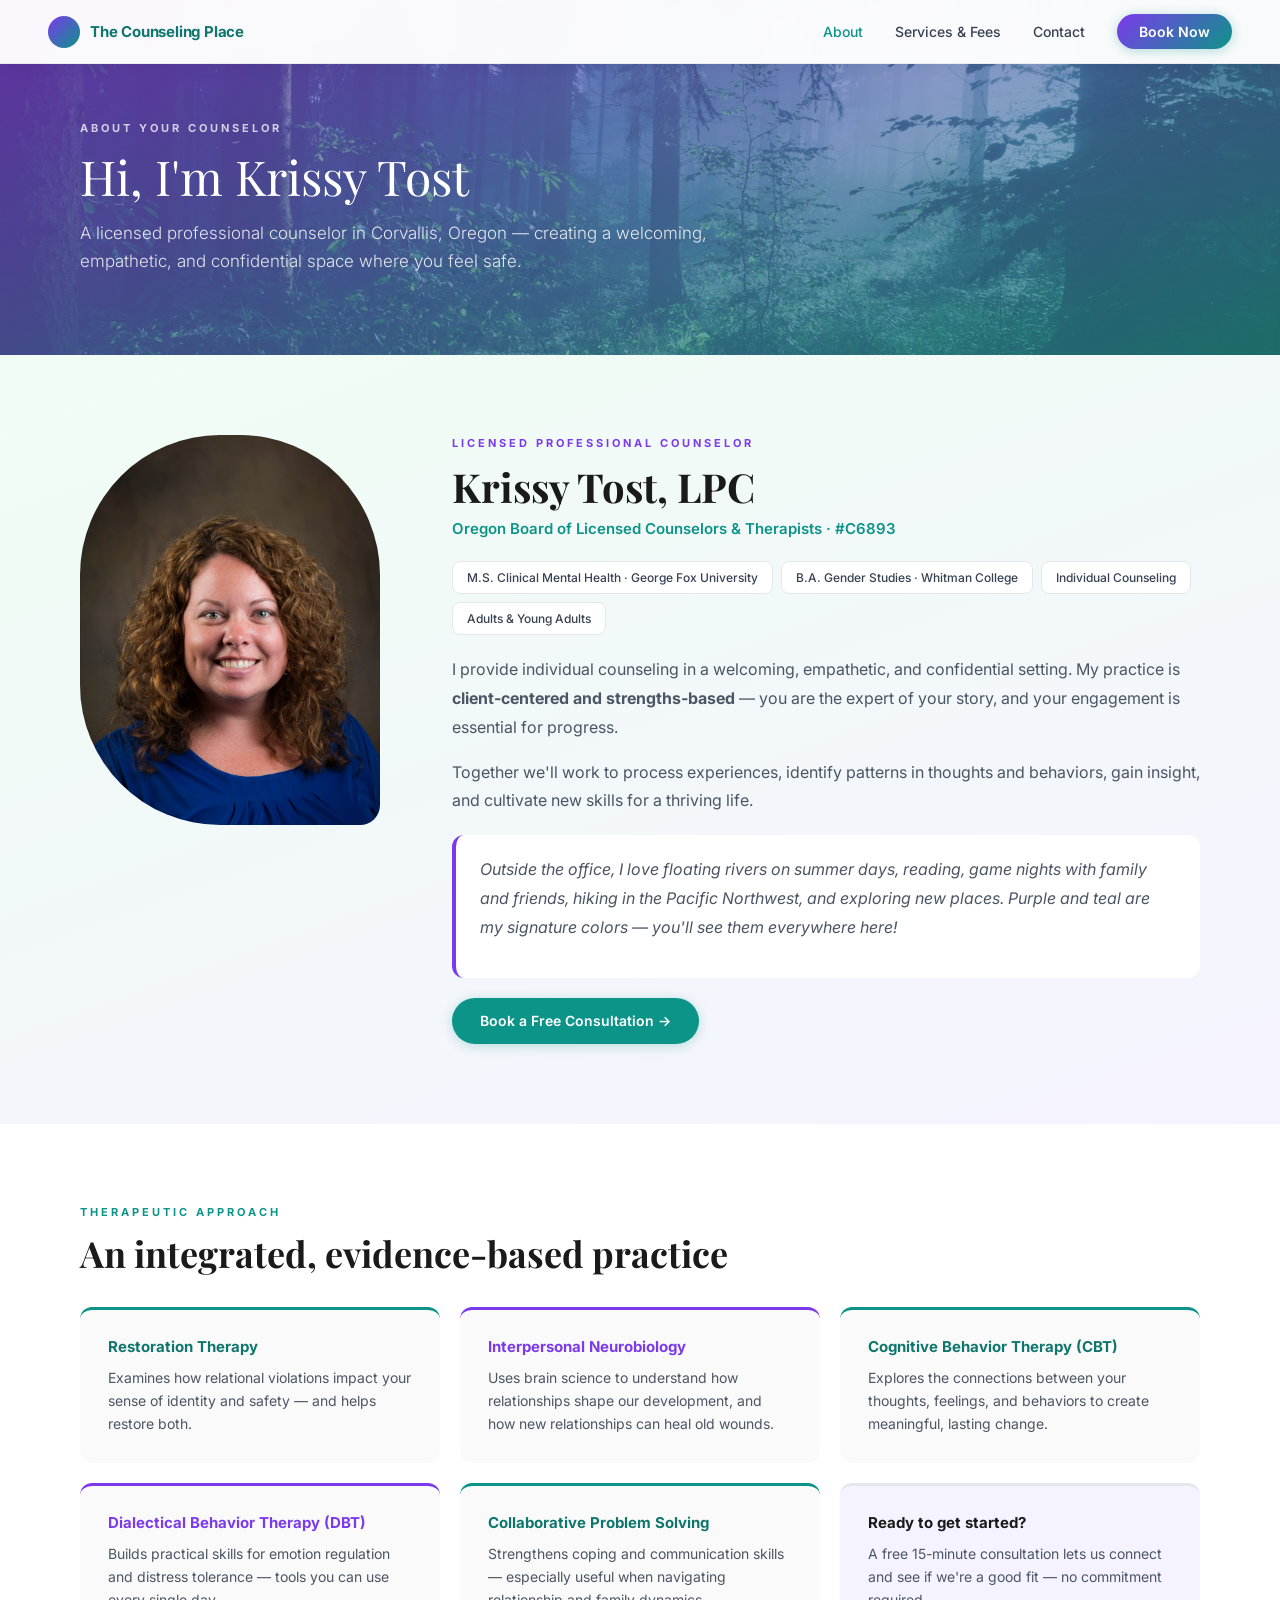
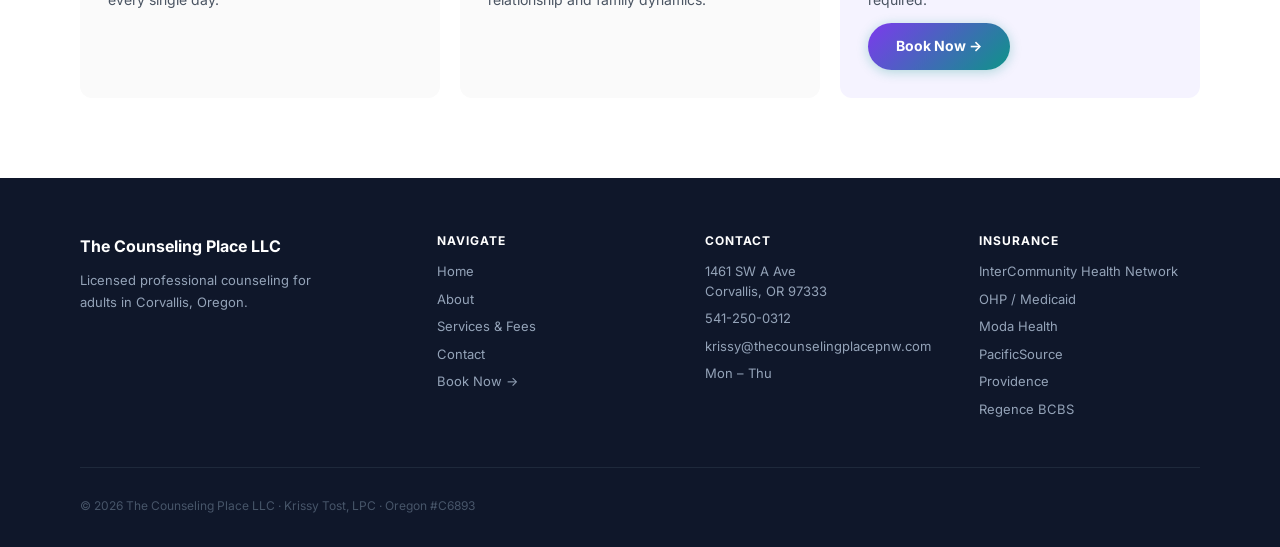
==== about.html @ 2097fd8a "feat: banner text, url, and link text driven from Google Sheet" ====
<!DOCTYPE html>
<html lang="en">
<head>
  <meta charset="UTF-8">
  <meta name="viewport" content="width=device-width, initial-scale=1.0">
  <meta name="description" content="About Krissy Tost, LPC — licensed professional counselor in Corvallis, Oregon. Client-centered, strengths-based therapy.">
  <title>About Krissy Tost, LPC — The Counseling Place</title>
  <link rel="preconnect" href="https://fonts.googleapis.com">
  <link rel="preconnect" href="https://fonts.gstatic.com" crossorigin>
  <link href="https://fonts.googleapis.com/css2?family=Playfair+Display:ital,wght@0,400;0,700;1,400&family=Inter:wght@300;400;500;600;700&display=swap" rel="stylesheet">
  <link rel="stylesheet" href="assets/css/style.css">
</head>
<body>

<!-- NAV -->
<nav class="site-nav">
  <a href="index.html" class="nav-logo">
    <div class="nav-logo-dot"></div>
    <span class="nav-logo-text">The Counseling Place</span>
  </a>
  <button class="nav-toggle" aria-label="Toggle navigation" aria-expanded="false">
    <span></span><span></span><span></span>
  </button>
  <ul class="nav-links">
    <li><a href="about.html">About</a></li>
    <li><a href="services.html">Services &amp; Fees</a></li>
    <li><a href="contact.html">Contact</a></li>
    <li><a href="https://thecounselingplacepnw.clientsecure.me" class="nav-book" target="_blank" rel="noopener">Book Now</a></li>
  </ul>
</nav>

<div class="status-banner" id="status-banner" hidden></div>

<!-- PAGE BANNER -->
<div class="page-banner">
  <div class="page-banner-bg" style="background-image: url('assets/images/about-banner-forest.jpg')"></div>
  <div class="page-banner-overlay"></div>
  <div class="page-banner-content">
    <div class="eyebrow">About Your Counselor</div>
    <h1>Hi, I'm Krissy Tost</h1>
    <p class="banner-sub">A licensed professional counselor in Corvallis, Oregon — creating a welcoming, empathetic, and confidential space where you feel safe.</p>
  </div>
</div>

<!-- BIO SECTION -->
<section class="about-bio-section">
  <div class="about-photo-wrap" role="img" aria-label="Krissy Tost, licensed professional counselor">
    <div class="about-photo-shadow"></div>
    <div class="about-photo" style="background-image: url('assets/images/krissy-headshot.jpg'); width:300px; height:390px; border-radius: 140px 140px 20px 140px;"></div>
  </div>
  <div class="bio-text">
    <div class="section-label purple">Licensed Professional Counselor</div>
    <h2>Krissy Tost, LPC</h2>
    <div class="bio-title">Oregon Board of Licensed Counselors &amp; Therapists &middot; #C6893</div>
    <div class="cred-chips">
      <span class="cred-chip">M.S. Clinical Mental Health &middot; George Fox University</span>
      <span class="cred-chip">B.A. Gender Studies &middot; Whitman College</span>
      <span class="cred-chip">Individual Counseling</span>
      <span class="cred-chip">Adults &amp; Young Adults</span>
    </div>
    <p>I provide individual counseling in a welcoming, empathetic, and confidential setting. My practice is <strong>client-centered and strengths-based</strong> — you are the expert of your story, and your engagement is essential for progress.</p>
    <p>Together we'll work to process experiences, identify patterns in thoughts and behaviors, gain insight, and cultivate new skills for a thriving life.</p>
    <div class="about-hobbies">
      <p>Outside the office, I love floating rivers on summer days, reading, game nights with family and friends, hiking in the Pacific Northwest, and exploring new places. Purple and teal are my signature colors — you'll see them everywhere here!</p>
    </div>
    <a href="https://thecounselingplacepnw.clientsecure.me" class="btn-teal free-consult-cta" target="_blank" rel="noopener">Book a Free Consultation &rarr;</a>
  </div>
</section>

<!-- THERAPEUTIC APPROACH -->
<section class="approach-section">
  <div class="section-label">Therapeutic Approach</div>
  <h2 class="section-title">An integrated, evidence-based practice</h2>
  <div class="approach-grid">
    <div class="approach-card teal">
      <h3>Restoration Therapy</h3>
      <p>Examines how relational violations impact your sense of identity and safety — and helps restore both.</p>
    </div>
    <div class="approach-card purple">
      <h3>Interpersonal Neurobiology</h3>
      <p>Uses brain science to understand how relationships shape our development, and how new relationships can heal old wounds.</p>
    </div>
    <div class="approach-card teal">
      <h3>Cognitive Behavior Therapy (CBT)</h3>
      <p>Explores the connections between your thoughts, feelings, and behaviors to create meaningful, lasting change.</p>
    </div>
    <div class="approach-card purple">
      <h3>Dialectical Behavior Therapy (DBT)</h3>
      <p>Builds practical skills for emotion regulation and distress tolerance — tools you can use every single day.</p>
    </div>
    <div class="approach-card teal">
      <h3>Collaborative Problem Solving</h3>
      <p>Strengthens coping and communication skills — especially useful when navigating relationship and family dynamics.</p>
    </div>
    <div class="approach-card cta-card">
      <h3>Ready to get started?</h3>
      <p class="new-patient-text">A free 15-minute consultation lets us connect and see if we're a good fit — no commitment required.</p>
      <a href="https://thecounselingplacepnw.clientsecure.me" class="btn-gradient" target="_blank" rel="noopener">Book Now &rarr;</a>
    </div>
  </div>
</section>

<!-- FOOTER -->
<footer class="site-footer">
  <div class="footer-grid">
    <div class="footer-brand">
      <div class="footer-logo">The Counseling Place LLC</div>
      <p>Licensed professional counseling for adults in Corvallis, Oregon.</p>
    </div>
    <div class="footer-col">
      <h4>Navigate</h4>
      <a href="index.html">Home</a>
      <a href="about.html">About</a>
      <a href="services.html">Services &amp; Fees</a>
      <a href="contact.html">Contact</a>
      <a href="https://thecounselingplacepnw.clientsecure.me" target="_blank" rel="noopener">Book Now &rarr;</a>
    </div>
    <div class="footer-col">
      <h4>Contact</h4>
      <p>1461 SW A Ave<br>Corvallis, OR 97333</p>
      <a href="tel:5412500312">541-250-0312</a>
      <a href="mailto:krissy@thecounselingplacepnw.com">krissy@thecounselingplacepnw.com</a>
      <p>Mon – Thu</p>
    </div>
    <div class="footer-col">
      <h4>Insurance</h4>
      <p>InterCommunity Health Network</p>
      <p>OHP / Medicaid</p>
      <p>Moda Health</p>
      <p>PacificSource</p>
      <p>Providence</p>
      <p>Regence BCBS</p>
    </div>
  </div>
  <div class="footer-bottom">
    &copy; 2026 The Counseling Place LLC &middot; Krissy Tost, LPC &middot; Oregon #C6893
  </div>
</footer>

<script src="assets/js/main.js"></script>
</body>
</html>
---- assets/css/style.css ----
/* =============================================
   THE COUNSELING PLACE PNW — SHARED STYLESHEET
   ============================================= */

/* ── DESIGN TOKENS ── */
:root {
  --teal:         #0d9488;
  --teal-dark:    #0f766e;
  --teal-light:   #f0fdf4;
  --purple:       #7c3aed;
  --purple-light: #f5f3ff;
  --gradient:     linear-gradient(135deg, #7c3aed, #0d9488);
  --text:         #1a1a1a;
  --text-muted:   #4b5563;
  --text-faint:   #9ca3af;
  --bg-warm:      #f8f5ff;
  --bg-cream:     #f8f5f2;
  --border:       #e5e7eb;
  --shadow-sm:    0 2px 8px rgba(0,0,0,0.06);
  --shadow-md:    0 4px 20px rgba(0,0,0,0.10);
  --shadow-lg:    0 8px 32px rgba(0,0,0,0.14);
  --radius-sm:    8px;
  --radius-md:    12px;
  --radius-lg:    16px;
}

/* ── STATUS BANNER ── */
.status-banner {
  position: fixed;
  top: 64px;
  left: 0;
  right: 0;
  z-index: 99;
  background: #fef3c7;
  border-bottom: 1px solid #f59e0b;
  padding: 10px 24px;
  text-align: center;
  font-family: 'Inter', sans-serif;
  font-size: 14px;
  color: #92400e;
  line-height: 1.5;
}
.status-banner a {
  color: #92400e;
  font-weight: 600;
  text-decoration: underline;
}

/* ── RESET ── */
*, *::before, *::after { margin: 0; padding: 0; box-sizing: border-box; }
html { scroll-behavior: smooth; }
body {
  font-family: 'Inter', system-ui, sans-serif;
  font-size: 16px;
  color: var(--text);
  background: #fff;
  line-height: 1.6;
}
img { display: block; max-width: 100%; height: auto; }
a { color: inherit; text-decoration: none; }
ul { list-style: none; }

/* ── TYPOGRAPHY ── */
h1, h2, h3, h4 {
  font-family: 'Playfair Display', Georgia, serif;
  line-height: 1.2;
}
.section-label {
  font-family: 'Inter', sans-serif;
  font-size: 11px;
  font-weight: 700;
  letter-spacing: 3px;
  text-transform: uppercase;
  color: var(--teal);
  margin-bottom: 10px;
}
.section-label.purple { color: var(--purple); }
.section-title {
  font-size: clamp(26px, 3vw, 36px);
  color: var(--text);
  margin-bottom: 32px;
}

/* ── BUTTONS ── */
.btn-primary {
  display: inline-block;
  background: white;
  color: var(--teal-dark);
  padding: 14px 30px;
  border-radius: 32px;
  font-family: 'Inter', sans-serif;
  font-size: 15px;
  font-weight: 700;
  box-shadow: var(--shadow-md);
  transition: transform 0.2s, box-shadow 0.2s;
  cursor: pointer;
  border: none;
}
.btn-primary:hover { transform: translateY(-2px); box-shadow: var(--shadow-lg); }

.btn-gradient {
  display: inline-block;
  background: var(--gradient);
  color: white;
  padding: 12px 28px;
  border-radius: 32px;
  font-family: 'Inter', sans-serif;
  font-size: 14px;
  font-weight: 700;
  box-shadow: 0 2px 12px rgba(13,148,136,0.3);
  transition: opacity 0.2s, transform 0.2s;
  cursor: pointer;
  border: none;
}
.btn-gradient:hover { opacity: 0.92; transform: translateY(-1px); }

.btn-teal {
  display: inline-block;
  background: var(--teal);
  color: white;
  padding: 12px 28px;
  border-radius: 24px;
  font-family: 'Inter', sans-serif;
  font-size: 14px;
  font-weight: 600;
  box-shadow: 0 2px 12px rgba(13,148,136,0.25);
  transition: background 0.2s, transform 0.2s;
}
.btn-teal:hover { background: var(--teal-dark); transform: translateY(-1px); }

.btn-ghost {
  display: inline-block;
  color: rgba(255,255,255,0.9);
  font-family: 'Inter', sans-serif;
  font-size: 14px;
  font-weight: 500;
  border-bottom: 1.5px solid rgba(255,255,255,0.5);
  padding-bottom: 2px;
  transition: border-color 0.2s, color 0.2s;
}
.btn-ghost:hover { color: white; border-color: white; }

.btn-outline-teal {
  display: inline-block;
  border: 2px solid var(--teal);
  color: var(--teal);
  padding: 10px 24px;
  border-radius: 24px;
  font-family: 'Inter', sans-serif;
  font-size: 14px;
  font-weight: 700;
  transition: background 0.2s, color 0.2s;
}
.btn-outline-teal:hover { background: var(--teal); color: white; }

/* ── FOCUS VISIBLE (keyboard navigation / WCAG 2.4.7) ── */
.btn-primary:focus-visible,
.btn-gradient:focus-visible,
.btn-teal:focus-visible,
.btn-outline-teal:focus-visible {
  outline: 3px solid var(--teal);
  outline-offset: 3px;
}
.btn-ghost:focus-visible {
  outline: 3px solid white;
  outline-offset: 3px;
}
.form-submit:focus-visible {
  outline: 3px solid var(--teal-dark);
  outline-offset: 3px;
}
.nav-toggle:focus-visible {
  outline: 3px solid var(--teal);
  outline-offset: 3px;
  border-radius: 4px;
}
.nav-links .nav-book:focus-visible {
  outline: 3px solid white;
  outline-offset: 3px;
}

/* ── NAVIGATION ── */
.site-nav {
  position: fixed;
  top: 0; left: 0; right: 0;
  z-index: 100;
  display: flex;
  align-items: center;
  justify-content: space-between;
  padding: 0 48px;
  height: 64px;
  background: rgba(255,255,255,0.97);
  backdrop-filter: blur(12px);
  border-bottom: 1px solid rgba(0,0,0,0.06);
  box-shadow: 0 1px 16px rgba(0,0,0,0.06);
}

.nav-logo {
  display: flex;
  align-items: center;
  gap: 10px;
}
.nav-logo-dot {
  width: 32px;
  height: 32px;
  border-radius: 50%;
  background: var(--gradient);
  flex-shrink: 0;
}
.nav-logo-text {
  font-family: 'Inter', sans-serif;
  font-size: 15px;
  font-weight: 700;
  color: var(--teal-dark);
  letter-spacing: -0.2px;
}

.nav-links {
  display: flex;
  align-items: center;
  gap: 32px;
}
.nav-links a {
  font-family: 'Inter', sans-serif;
  font-size: 14px;
  font-weight: 500;
  color: #374151;
  transition: color 0.2s;
}
.nav-links a:hover,
.nav-links a.active { color: var(--teal); }
.nav-links .nav-book {
  background: var(--gradient);
  color: white;
  padding: 9px 22px;
  border-radius: 24px;
  font-weight: 600;
  box-shadow: 0 2px 12px rgba(13,148,136,0.3);
  transition: opacity 0.2s, transform 0.2s;
}
.nav-links .nav-book:hover { opacity: 0.92; transform: translateY(-1px); }

.nav-toggle {
  display: none;
  flex-direction: column;
  gap: 5px;
  cursor: pointer;
  padding: 4px;
  background: none;
  border: none;
}
.nav-toggle span {
  display: block;
  width: 24px;
  height: 2px;
  background: var(--text);
  border-radius: 2px;
  transition: all 0.3s;
}

.nav-links.open {
  display: flex;
  flex-direction: column;
  position: absolute;
  top: 64px;
  left: 0; right: 0;
  background: white;
  padding: 16px 24px 24px;
  gap: 16px;
  border-bottom: 1px solid var(--border);
  box-shadow: var(--shadow-md);
}

/* ── PAGE BANNER ── */
.page-banner {
  position: relative;
  padding: 120px 80px 80px;
  overflow: hidden;
}
.page-banner-bg {
  position: absolute;
  inset: 0;
  background-size: cover;
  background-position: center;
}
.page-banner-overlay {
  position: absolute;
  inset: 0;
  background: linear-gradient(160deg, rgba(124,58,237,0.6) 0%, rgba(13,148,136,0.65) 100%);
}
.page-banner-content {
  position: relative;
  z-index: 2;
  max-width: 640px;
}
.page-banner .eyebrow {
  font-family: 'Inter', sans-serif;
  font-size: 11px;
  font-weight: 700;
  letter-spacing: 3px;
  text-transform: uppercase;
  color: rgba(255,255,255,0.75);
  margin-bottom: 10px;
}
.page-banner h1 {
  font-family: 'Playfair Display', serif;
  font-size: clamp(32px, 4.5vw, 48px);
  font-weight: 400;
  color: white;
  line-height: 1.2;
}
.page-banner .banner-sub {
  margin-top: 14px;
  font-size: 17px;
  color: rgba(255,255,255,0.85);
  font-weight: 300;
  line-height: 1.65;
}

/* ── CREDENTIAL CHIPS ── */
.cred-chips {
  display: flex;
  gap: 8px;
  flex-wrap: wrap;
  margin-bottom: 20px;
}
.cred-chip {
  background: white;
  border: 1px solid var(--border);
  border-radius: var(--radius-sm);
  padding: 6px 14px;
  font-family: 'Inter', sans-serif;
  font-size: 12px;
  color: #374151;
  font-weight: 500;
}

/* ── FOOTER ── */
.site-footer {
  background: #0f172a;
  color: #94a3b8;
  padding: 56px 80px 32px;
}
.footer-grid {
  display: grid;
  grid-template-columns: 1.4fr 1fr 1fr 1fr;
  gap: 48px;
  padding-bottom: 40px;
  border-bottom: 1px solid #1e293b;
}
.footer-brand .footer-logo {
  font-family: 'Inter', sans-serif;
  font-size: 16px;
  font-weight: 700;
  color: white;
  margin-bottom: 10px;
}
.footer-brand p {
  font-size: 13px;
  line-height: 1.7;
  max-width: 240px;
}
.footer-col h4 {
  font-family: 'Inter', sans-serif;
  font-size: 12px;
  font-weight: 700;
  letter-spacing: 1px;
  text-transform: uppercase;
  color: white;
  margin-bottom: 14px;
}
.footer-col a,
.footer-col p {
  display: block;
  font-size: 13px;
  color: #94a3b8;
  margin-bottom: 8px;
  line-height: 1.5;
  transition: color 0.2s;
}
.footer-col a:hover { color: #2dd4bf; }
.footer-bottom {
  margin-top: 28px;
  font-size: 12px;
  color: #475569;
}

/* ── UTILITY ── */
.visually-hidden {
  position: absolute;
  width: 1px;
  height: 1px;
  padding: 0;
  margin: -1px;
  overflow: hidden;
  clip-path: inset(50%);
  white-space: nowrap;
  border: 0;
}

/* =============================================
   HOME PAGE STYLES
   ============================================= */

.hero {
  position: relative;
  height: 100vh;
  min-height: 600px;
  display: flex;
  align-items: flex-end;
  overflow: hidden;
}
.hero-bg {
  position: absolute;
  inset: 0;
  background: url('../images/hero-pnw-trees.jpg') center/cover no-repeat;
}
.hero-overlay {
  position: absolute;
  inset: 0;
  background: linear-gradient(
    160deg,
    rgba(124,58,237,0.45) 0%,
    rgba(13,148,136,0.55) 55%,
    rgba(15,118,110,0.7) 100%
  );
}
.hero-content {
  position: relative;
  z-index: 2;
  padding: 0 80px 80px;
  max-width: 680px;
}
.hero-tag {
  display: inline-flex;
  align-items: center;
  gap: 8px;
  background: rgba(255,255,255,0.18);
  border: 1px solid rgba(255,255,255,0.4);
  backdrop-filter: blur(8px);
  color: white;
  padding: 6px 16px;
  border-radius: 24px;
  font-family: 'Inter', sans-serif;
  font-size: 12px;
  font-weight: 600;
  letter-spacing: 1.5px;
  text-transform: uppercase;
  margin-bottom: 24px;
}
.hero-tag-dot {
  width: 6px;
  height: 6px;
  border-radius: 50%;
  background: #a7f3d0;
  display: inline-block;
}
.hero-h1 {
  font-size: clamp(36px, 5vw, 62px);
  font-weight: 400;
  color: white;
  line-height: 1.15;
  letter-spacing: -0.5px;
  margin-bottom: 20px;
  text-shadow: 0 2px 20px rgba(0,0,0,0.15);
}
.hero-sub {
  font-size: 18px;
  color: rgba(255,255,255,0.88);
  font-weight: 300;
  line-height: 1.65;
  margin-bottom: 36px;
  max-width: 480px;
}
.hero-ctas {
  display: flex;
  gap: 20px;
  align-items: center;
  flex-wrap: wrap;
}

.welcome {
  padding: 80px;
  background: var(--bg-warm);
  display: grid;
  grid-template-columns: 1fr 1fr;
  gap: 80px;
  align-items: start;
}
.welcome-quote blockquote {
  font-family: 'Playfair Display', serif;
  font-size: clamp(22px, 2.5vw, 30px);
  font-style: italic;
  color: var(--text);
  line-height: 1.5;
  border-left: 4px solid var(--purple);
  padding-left: 24px;
  margin-bottom: 20px;
}
.welcome-quote p {
  font-size: 16px;
  color: var(--text-muted);
  line-height: 1.8;
}
.welcome-quote strong { color: var(--teal-dark); }
.welcome-bullets p {
  font-family: 'Inter', sans-serif;
  font-size: 15px;
  font-weight: 600;
  color: var(--text);
  margin-bottom: 18px;
}
.welcome-bullets ul {
  display: flex;
  flex-direction: column;
  gap: 14px;
}
.welcome-bullets li {
  display: flex;
  gap: 14px;
  align-items: flex-start;
  font-size: 15px;
  color: #374151;
  line-height: 1.65;
}
.bullet-dot {
  width: 10px;
  height: 10px;
  border-radius: 50%;
  background: var(--gradient);
  flex-shrink: 0;
  margin-top: 7px;
}

.services-section {
  padding: 80px;
  background: white;
}
.services-grid {
  display: grid;
  grid-template-columns: repeat(3, 1fr);
  gap: 24px;
}
.service-card {
  border-radius: var(--radius-lg);
  overflow: hidden;
  position: relative;
  min-height: 340px;
  display: flex;
  flex-direction: column;
  justify-content: flex-end;
}
.service-card-bg {
  position: absolute;
  inset: 0;
  background-size: cover;
  background-position: center;
  transition: transform 0.5s ease;
}
.service-card:hover .service-card-bg { transform: scale(1.04); }
.service-card-overlay {
  position: absolute;
  inset: 0;
  background: linear-gradient(
    to top,
    rgba(15,23,42,0.82) 0%,
    rgba(15,23,42,0.15) 55%,
    transparent 100%
  );
}
.service-card-overlay.purple {
  background: linear-gradient(
    to top,
    rgba(124,58,237,0.82) 0%,
    rgba(124,58,237,0.1) 55%,
    transparent 100%
  );
}
.service-card-content {
  position: relative;
  z-index: 2;
  padding: 28px;
}
.service-card h3 {
  color: white;
  font-size: 22px;
  font-weight: 700;
  margin-bottom: 6px;
}
.service-card p {
  color: rgba(255,255,255,0.82);
  font-size: 14px;
  line-height: 1.55;
  margin-bottom: 12px;
}
.service-card-tag {
  display: inline-block;
  background: rgba(255,255,255,0.2);
  border: 1px solid rgba(255,255,255,0.4);
  color: white;
  border-radius: 20px;
  padding: 4px 14px;
  font-family: 'Inter', sans-serif;
  font-size: 11px;
  font-weight: 600;
  backdrop-filter: blur(4px);
}

.specialty-section {
  padding: 72px 80px;
  background: var(--bg-warm);
}
.specialty-grid {
  display: grid;
  grid-template-columns: repeat(4, 1fr);
  gap: 12px;
  margin-top: 8px;
}
.specialty-chip {
  background: white;
  border-radius: var(--radius-md);
  padding: 16px 20px;
  font-family: 'Inter', sans-serif;
  font-size: 14px;
  color: #374151;
  line-height: 1.5;
  box-shadow: var(--shadow-sm);
}
.specialty-chip.teal { border-left: 3px solid var(--teal); }
.specialty-chip.purple { border-left: 3px solid var(--purple); }
.specialty-note {
  margin-top: 16px;
  font-size: 13px;
  color: var(--text-faint);
  font-style: italic;
}

.about-snippet {
  padding: 80px;
  background: linear-gradient(160deg, var(--teal-light) 0%, var(--purple-light) 100%);
  display: grid;
  grid-template-columns: auto 1fr;
  gap: 72px;
  align-items: start;
}
.about-photo-wrap { position: relative; flex-shrink: 0; }
.about-photo {
  width: 280px;
  height: 360px;
  border-radius: 140px 140px 20px 140px;
  background-size: cover;
  background-position: center top;
  position: relative;
  z-index: 2;
}
.about-photo-shadow {
  position: absolute;
  top: 16px;
  left: 16px;
  width: 280px;
  height: 360px;
  border-radius: 140px 140px 20px 140px;
  background: linear-gradient(135deg, rgba(124,58,237,0.25), rgba(13,148,136,0.25));
  z-index: 1;
}
.about-snippet-text h2 {
  font-size: clamp(26px, 3vw, 34px);
  margin-bottom: 6px;
}
.about-snippet-text .about-title {
  font-family: 'Inter', sans-serif;
  font-size: 15px;
  color: var(--teal);
  font-weight: 600;
  margin-bottom: 20px;
}
.about-snippet-text p {
  font-size: 16px;
  color: var(--text-muted);
  line-height: 1.8;
  margin-bottom: 14px;
}
.about-hobbies {
  margin-top: 20px;
  padding: 20px 24px;
  background: white;
  border-radius: var(--radius-md);
  border-left: 4px solid var(--purple);
}
.about-hobbies p {
  font-size: 14px;
  color: #6b7280;
  line-height: 1.7;
  font-style: italic;
  margin-bottom: 0;
}

.cta-banner {
  position: relative;
  padding: 100px 80px;
  display: flex;
  align-items: center;
  justify-content: center;
  text-align: center;
  overflow: hidden;
}
.cta-banner-bg {
  position: absolute;
  inset: 0;
  background-size: cover;
  background-position: center;
}
.cta-banner-overlay {
  position: absolute;
  inset: 0;
  background: linear-gradient(135deg, rgba(124,58,237,0.72) 0%, rgba(13,148,136,0.72) 100%);
}
.cta-banner-content {
  position: relative;
  z-index: 2;
  max-width: 580px;
}
.cta-banner h2 {
  font-size: clamp(32px, 4vw, 46px);
  color: white;
  font-weight: 400;
  line-height: 1.25;
  margin-bottom: 14px;
}
.cta-banner p {
  color: rgba(255,255,255,0.88);
  font-size: 18px;
  margin-bottom: 36px;
  font-weight: 300;
  line-height: 1.6;
}
.cta-banner-btns {
  display: flex;
  gap: 20px;
  justify-content: center;
  align-items: center;
  flex-wrap: wrap;
}

/* =============================================
   ABOUT PAGE STYLES
   ============================================= */

.about-bio-section {
  padding: 80px;
  background: linear-gradient(160deg, var(--teal-light) 0%, var(--purple-light) 100%);
  display: grid;
  grid-template-columns: auto 1fr;
  gap: 72px;
  align-items: start;
}
.bio-text h2 {
  font-size: clamp(28px, 3.5vw, 40px);
  margin-bottom: 6px;
}
.bio-text .bio-title {
  font-family: 'Inter', sans-serif;
  font-size: 15px;
  color: var(--teal);
  font-weight: 600;
  margin-bottom: 20px;
}
.bio-text p {
  font-size: 16px;
  color: var(--text-muted);
  line-height: 1.8;
  margin-bottom: 16px;
}
.bio-text .btn-teal { margin-top: 20px; }

.approach-section {
  padding: 80px;
  background: white;
}
.approach-grid {
  display: grid;
  grid-template-columns: repeat(3, 1fr);
  gap: 20px;
  margin-top: 8px;
}
.approach-card {
  border-radius: var(--radius-md);
  padding: 28px;
  background: #fafafa;
  border-top: 3px solid;
}
.approach-card.teal { border-top-color: var(--teal); }
.approach-card.purple { border-top-color: var(--purple); }
.approach-card.cta-card {
  border-top-color: var(--border);
  background: var(--purple-light);
}
.approach-card h3 {
  font-family: 'Inter', sans-serif;
  font-size: 15px;
  font-weight: 700;
  margin-bottom: 10px;
}
.approach-card.teal h3 { color: var(--teal-dark); }
.approach-card.purple h3 { color: var(--purple); }
.approach-card.cta-card h3 { color: var(--text); }
.approach-card p {
  font-size: 14px;
  color: var(--text-muted);
  line-height: 1.65;
}
.approach-card.cta-card .btn-gradient { margin-top: 12px; display: inline-block; }

/* =============================================
   SERVICES & FEES PAGE STYLES
   ============================================= */

.services-page-section {
  padding: 80px;
  background: white;
}
.philosophy-box {
  max-width: 660px;
  padding: 24px 28px;
  background: var(--teal-light);
  border-radius: var(--radius-md);
  border-left: 4px solid var(--teal);
  margin-bottom: 48px;
  font-size: 16px;
  color: #374151;
  line-height: 1.75;
  font-style: italic;
}
.svc-cards-grid {
  display: grid;
  grid-template-columns: repeat(3, 1fr);
  gap: 24px;
}
.svc-card {
  border-radius: var(--radius-lg);
  overflow: hidden;
  border: 1px solid var(--border);
  background: white;
  box-shadow: var(--shadow-sm);
}
.svc-card-header {
  padding: 24px 24px 20px;
  background: linear-gradient(135deg, var(--purple-light), var(--teal-light));
  border-bottom: 1px solid var(--border);
}
.svc-card-header h3 {
  font-family: 'Inter', sans-serif;
  font-size: 20px;
  font-weight: 700;
  margin-bottom: 4px;
}
.svc-card-header .svc-sub {
  font-family: 'Inter', sans-serif;
  font-size: 13px;
  color: var(--text-muted);
}
.svc-card-body {
  padding: 20px 24px;
}
.svc-card-body ul {
  display: flex;
  flex-direction: column;
  gap: 10px;
}
.svc-card-body li {
  display: flex;
  gap: 10px;
  align-items: flex-start;
  font-family: 'Inter', sans-serif;
  font-size: 14px;
  color: #374151;
  line-height: 1.55;
}
.svc-card-body li::before {
  content: '•';
  color: var(--teal);
  font-weight: 700;
  flex-shrink: 0;
  margin-top: 1px;
}

.fees-section {
  padding: 72px 80px;
  background: var(--bg-warm);
}
.fees-grid {
  display: grid;
  grid-template-columns: repeat(4, 1fr);
  gap: 16px;
  margin-top: 8px;
}
.fee-card {
  background: white;
  border-radius: var(--radius-md);
  padding: 28px 20px;
  text-align: center;
  box-shadow: var(--shadow-sm);
}
.fee-label {
  font-family: 'Inter', sans-serif;
  font-size: 12px;
  font-weight: 600;
  color: var(--text-muted);
  margin-bottom: 8px;
  letter-spacing: 0.5px;
}
.fee-amount {
  font-family: 'Playfair Display', serif;
  font-size: 40px;
  font-weight: 700;
  color: var(--teal-dark);
  line-height: 1;
  margin-bottom: 8px;
}
.fee-amount.free { color: var(--purple); }
.fee-detail {
  font-family: 'Inter', sans-serif;
  font-size: 12px;
  color: var(--text-faint);
  line-height: 1.5;
}
.fees-footnote {
  margin-top: 18px;
  font-family: 'Inter', sans-serif;
  font-size: 13px;
  color: var(--text-faint);
}

.insurance-section {
  padding: 64px 80px;
  background: white;
}
.insurance-grid {
  display: grid;
  grid-template-columns: repeat(3, 1fr);
  gap: 12px;
  margin-top: 8px;
}
.insurance-item {
  display: flex;
  gap: 12px;
  align-items: center;
  padding: 16px 18px;
  background: var(--purple-light);
  border-radius: var(--radius-md);
  font-family: 'Inter', sans-serif;
  font-size: 14px;
  color: #374151;
  font-weight: 500;
}
.insurance-item::before {
  content: '✓';
  color: var(--teal);
  font-weight: 700;
  flex-shrink: 0;
}
.superbill-note {
  margin-top: 16px;
  font-family: 'Inter', sans-serif;
  font-size: 14px;
  color: var(--text-muted);
}

.not-offered-section {
  padding: 56px 80px;
  background: #fffbeb;
}
.not-offered-section h3 {
  font-family: 'Inter', sans-serif;
  font-size: 16px;
  font-weight: 700;
  color: #92400e;
  margin-bottom: 18px;
}
.not-offered-grid {
  display: grid;
  grid-template-columns: repeat(2, 1fr);
  gap: 10px;
}
.not-offered-item {
  display: flex;
  gap: 12px;
  align-items: flex-start;
  padding: 14px 18px;
  background: white;
  border-radius: var(--radius-sm);
  font-family: 'Inter', sans-serif;
  font-size: 14px;
  color: var(--text-muted);
  line-height: 1.5;
  border: 1px solid #fde68a;
}
.not-offered-item::before {
  content: '✕';
  color: #d97706;
  font-weight: 700;
  flex-shrink: 0;
}

.cancellation-section {
  padding: 48px 80px;
  background: white;
  border-top: 1px solid var(--border);
}
.cancel-box {
  background: #fff1f2;
  border-radius: var(--radius-md);
  padding: 28px 32px;
  border-left: 4px solid #f43f5e;
  max-width: 660px;
}
.cancel-box h4 {
  font-family: 'Inter', sans-serif;
  font-size: 15px;
  font-weight: 700;
  color: #be123c;
  margin-bottom: 8px;
}
.cancel-box p {
  font-family: 'Inter', sans-serif;
  font-size: 14px;
  color: var(--text-muted);
  line-height: 1.7;
}

/* =============================================
   CONTACT PAGE STYLES
   ============================================= */

.contact-layout {
  display: grid;
  grid-template-columns: 1fr 1fr;
  min-height: 640px;
}
.contact-info-panel {
  padding: 72px 56px;
  background: linear-gradient(160deg, var(--purple-light) 0%, var(--teal-light) 100%);
  display: flex;
  flex-direction: column;
  gap: 36px;
}
.contact-info-panel .section-title { margin-bottom: 8px; }
.contact-item h4 {
  font-family: 'Inter', sans-serif;
  font-size: 11px;
  font-weight: 700;
  letter-spacing: 2px;
  text-transform: uppercase;
  color: var(--purple);
  margin-bottom: 8px;
}
.contact-item p {
  font-family: 'Inter', sans-serif;
  font-size: 15px;
  color: #374151;
  line-height: 1.65;
}
.contact-item a {
  color: var(--teal);
  font-weight: 500;
  transition: color 0.2s;
}
.contact-item a:hover { color: var(--teal-dark); }
.contact-item .sub-note {
  font-size: 13px;
  color: var(--text-faint);
  margin-top: 2px;
}

.office-photo {
  width: 100%;
  height: 200px;
  border-radius: var(--radius-md);
  background: url('../images/office.jpg') center/cover;
  position: relative;
  overflow: hidden;
  margin-top: 8px;
}
.office-photo-caption {
  position: absolute;
  bottom: 10px;
  left: 12px;
  background: rgba(0,0,0,0.5);
  color: white;
  font-family: 'Inter', sans-serif;
  font-size: 11px;
  padding: 4px 10px;
  border-radius: 20px;
  backdrop-filter: blur(4px);
}

.contact-form-panel {
  padding: 72px 56px;
  background: white;
}
.contact-form-panel h2 {
  font-size: clamp(24px, 3vw, 32px);
  margin-bottom: 8px;
}
.contact-form-panel .form-intro {
  font-family: 'Inter', sans-serif;
  font-size: 15px;
  color: var(--text-muted);
  margin-bottom: 32px;
  line-height: 1.6;
}
.form-row {
  display: grid;
  grid-template-columns: 1fr 1fr;
  gap: 16px;
}
.form-group {
  margin-bottom: 18px;
}
.form-group label {
  display: block;
  font-family: 'Inter', sans-serif;
  font-size: 12px;
  font-weight: 600;
  color: #374151;
  letter-spacing: 0.5px;
  margin-bottom: 7px;
}
.form-group input,
.form-group select,
.form-group textarea {
  width: 100%;
  padding: 11px 14px;
  border: 1.5px solid var(--border);
  border-radius: var(--radius-sm);
  font-family: 'Inter', sans-serif;
  font-size: 15px;
  color: var(--text);
  background: #fafafa;
  transition: border-color 0.2s, box-shadow 0.2s;
  outline: none;
}
.form-group input:focus,
.form-group select:focus,
.form-group textarea:focus {
  border-color: var(--teal);
  box-shadow: 0 0 0 3px rgba(13,148,136,0.12);
  background: white;
}
.form-group textarea {
  height: 120px;
  resize: vertical;
}
.captcha-notice {
  display: flex;
  align-items: center;
  gap: 10px;
  padding: 10px 14px;
  background: var(--purple-light);
  border-radius: var(--radius-sm);
  font-family: 'Inter', sans-serif;
  font-size: 12px;
  color: var(--purple);
  margin-bottom: 18px;
  font-weight: 500;
}
.form-submit {
  width: 100%;
  padding: 15px;
  background: var(--gradient);
  color: white;
  border: none;
  border-radius: var(--radius-md);
  font-family: 'Inter', sans-serif;
  font-size: 16px;
  font-weight: 700;
  cursor: pointer;
  box-shadow: 0 4px 16px rgba(13,148,136,0.3);
  transition: opacity 0.2s, transform 0.2s;
}
.form-submit:hover { opacity: 0.92; transform: translateY(-1px); }

.book-direct-section {
  margin-top: 28px;
  padding-top: 28px;
  border-top: 1px solid var(--border);
  text-align: center;
}
.book-direct-section p {
  font-family: 'Inter', sans-serif;
  font-size: 13px;
  color: var(--text-faint);
  margin-bottom: 12px;
}

.form-success {
  display: none;
  text-align: center;
  padding: 48px 24px;
}
.form-success.visible { display: block; }
.form-success .success-icon {
  font-size: 48px;
  margin-bottom: 16px;
}
.form-success h3 {
  font-size: 26px;
  margin-bottom: 10px;
  color: var(--teal-dark);
}
.form-success p {
  font-family: 'Inter', sans-serif;
  font-size: 16px;
  color: var(--text-muted);
  line-height: 1.7;
}

/* =============================================
   RESPONSIVE
   ============================================= */

@media (max-width: 1024px) {
  .specialty-grid { grid-template-columns: repeat(2, 1fr); }
  .fees-grid { grid-template-columns: repeat(2, 1fr); }
  .footer-grid { grid-template-columns: 1fr 1fr; gap: 32px; }
}

@media (max-width: 768px) {
  .site-nav { padding: 0 24px; }
  .nav-links:not(.open) { display: none; }
  .nav-toggle { display: flex; }

  .hero-content { padding: 0 24px 48px; }
  .welcome { padding: 48px 24px; grid-template-columns: 1fr; gap: 40px; }
  .services-section { padding: 48px 24px; }
  .services-grid { grid-template-columns: 1fr; }
  .specialty-section { padding: 48px 24px; }
  .specialty-grid { grid-template-columns: 1fr 1fr; }
  .about-snippet { padding: 48px 24px; grid-template-columns: 1fr; gap: 32px; }
  .about-photo { width: 100%; height: 280px; border-radius: var(--radius-lg); }
  .about-photo-shadow { display: none; }
  .cta-banner { padding: 64px 24px; }
  .page-banner { padding: 88px 24px 56px; }

  .about-bio-section { padding: 48px 24px; grid-template-columns: 1fr; gap: 32px; }
  .approach-section { padding: 48px 24px; }
  .approach-grid { grid-template-columns: 1fr; }

  .services-page-section { padding: 48px 24px; }
  .svc-cards-grid { grid-template-columns: 1fr; }
  .fees-section { padding: 48px 24px; }
  .fees-grid { grid-template-columns: 1fr 1fr; }
  .insurance-section { padding: 48px 24px; }
  .insurance-grid { grid-template-columns: 1fr; }
  .not-offered-section { padding: 48px 24px; }
  .not-offered-grid { grid-template-columns: 1fr; }
  .cancellation-section { padding: 40px 24px; }

  .contact-layout { grid-template-columns: 1fr; }
  .contact-info-panel { padding: 48px 24px; }
  .contact-form-panel { padding: 48px 24px; }
  .form-row { grid-template-columns: 1fr; }

  .site-footer { padding: 48px 24px 24px; }
  .footer-grid { grid-template-columns: 1fr; gap: 28px; }
}

@media (max-width: 480px) {
  .specialty-grid { grid-template-columns: 1fr; }
  .fees-grid { grid-template-columns: 1fr; }
  .hero-ctas { flex-direction: column; align-items: flex-start; }
  .cta-banner-btns { flex-direction: column; }
}
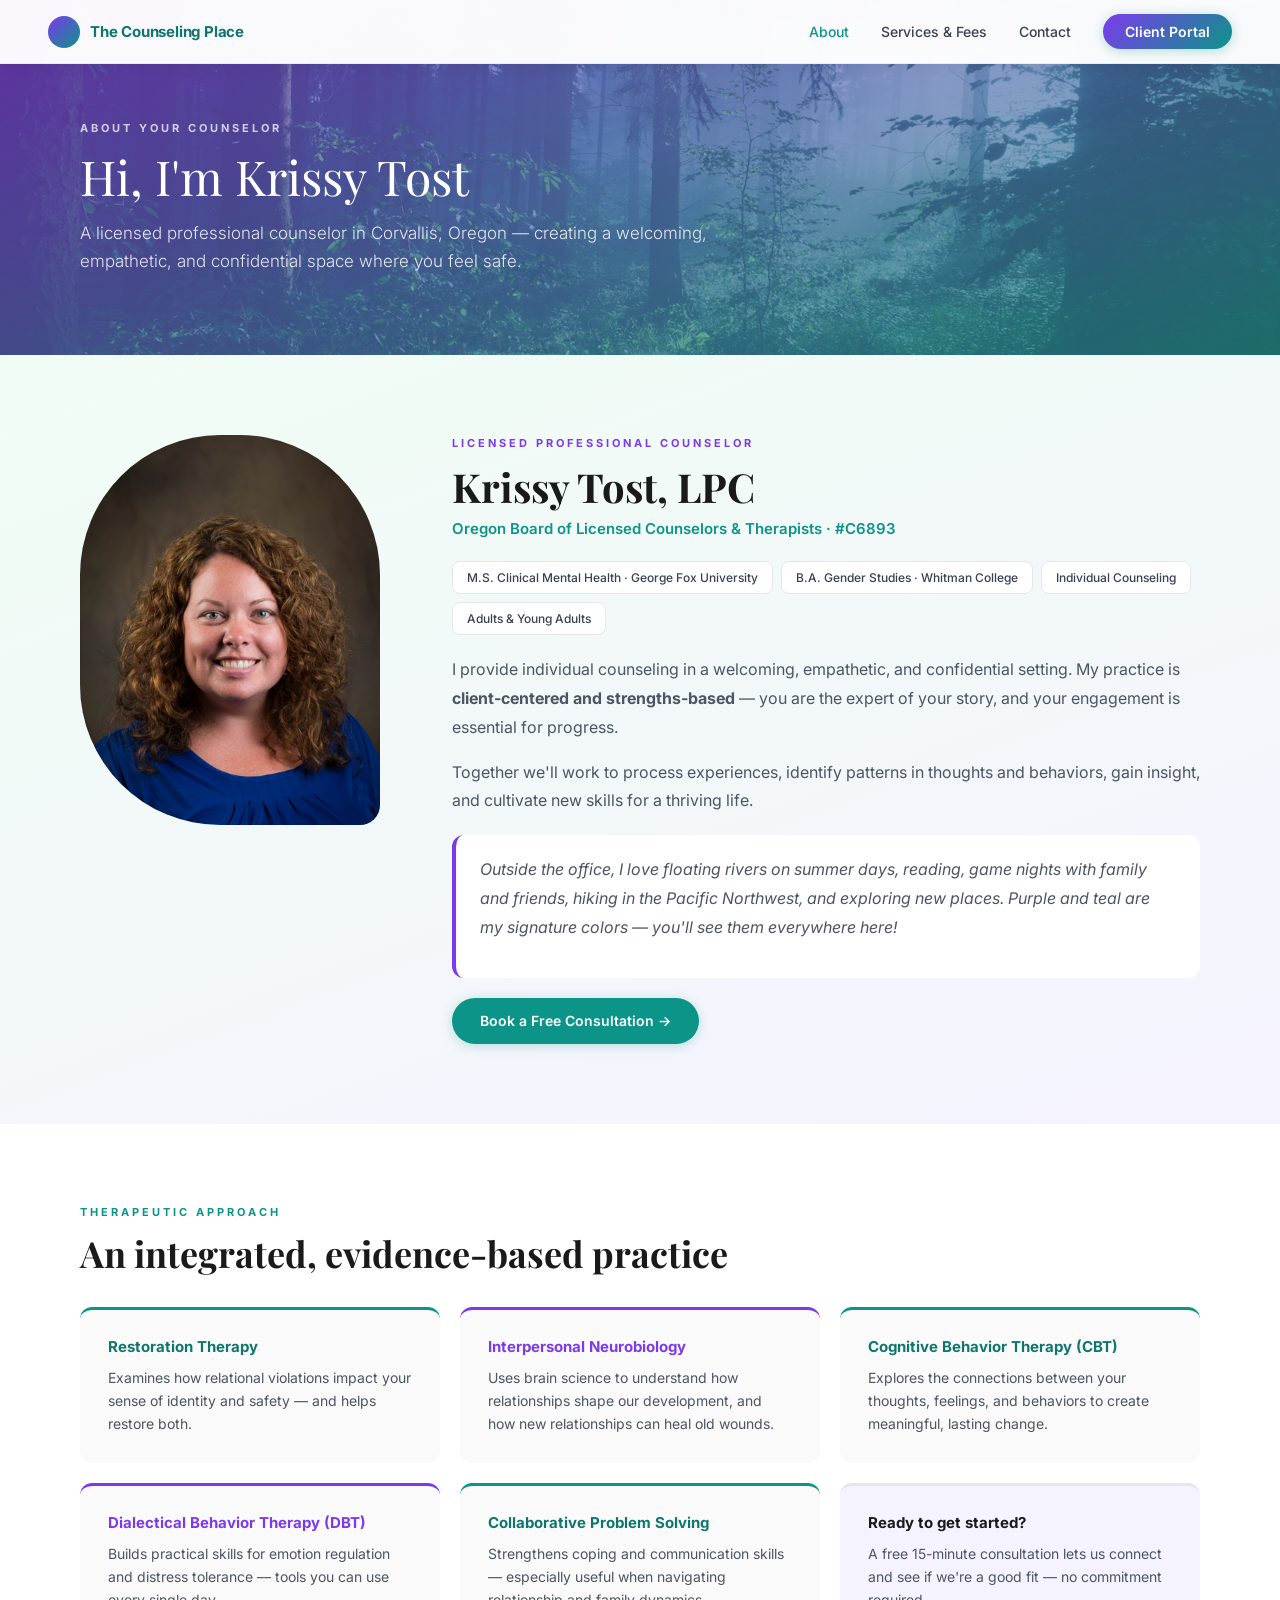
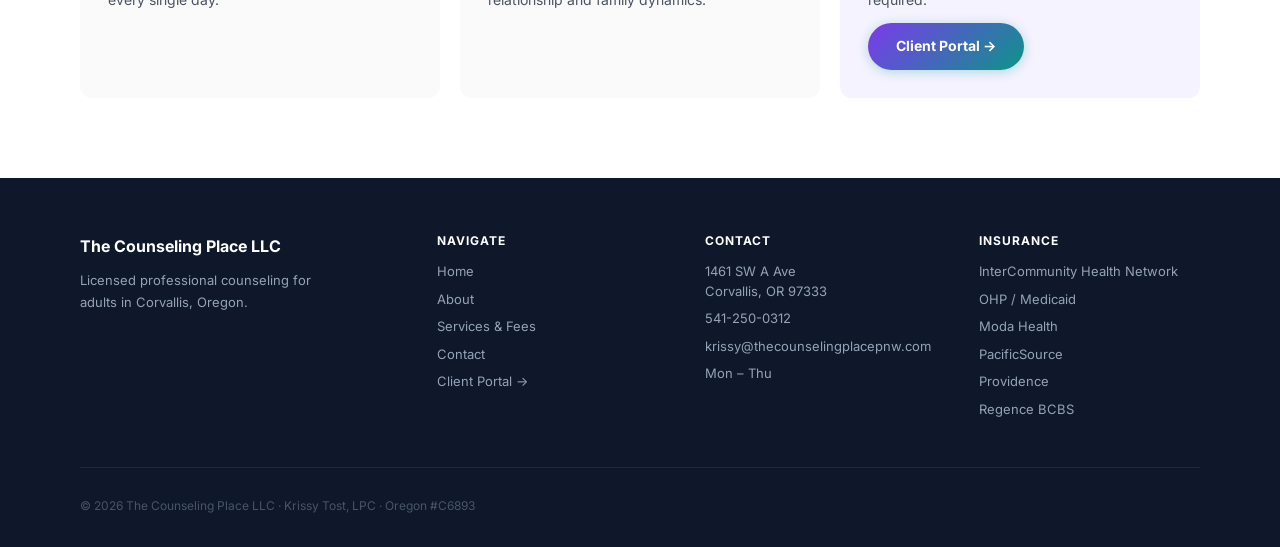
==== commit 9875eb6c: "fix: rename Book Now to Client Portal across all pages" ====
--- a/about.html
+++ b/about.html
@@ -25,7 +25,7 @@
     <li><a href="about.html">About</a></li>
     <li><a href="services.html">Services &amp; Fees</a></li>
     <li><a href="contact.html">Contact</a></li>
-    <li><a href="https://thecounselingplacepnw.clientsecure.me" class="nav-book" target="_blank" rel="noopener">Book Now</a></li>
+    <li><a href="https://thecounselingplacepnw.clientsecure.me" class="nav-book" target="_blank" rel="noopener">Client Portal</a></li>
   </ul>
 </nav>
 
@@ -95,7 +95,7 @@
     <div class="approach-card cta-card">
       <h3>Ready to get started?</h3>
       <p class="new-patient-text">A free 15-minute consultation lets us connect and see if we're a good fit — no commitment required.</p>
-      <a href="https://thecounselingplacepnw.clientsecure.me" class="btn-gradient" target="_blank" rel="noopener">Book Now &rarr;</a>
+      <a href="https://thecounselingplacepnw.clientsecure.me" class="btn-gradient" target="_blank" rel="noopener">Client Portal &rarr;</a>
     </div>
   </div>
 </section>
@@ -113,7 +113,7 @@
       <a href="about.html">About</a>
       <a href="services.html">Services &amp; Fees</a>
       <a href="contact.html">Contact</a>
-      <a href="https://thecounselingplacepnw.clientsecure.me" target="_blank" rel="noopener">Book Now &rarr;</a>
+      <a href="https://thecounselingplacepnw.clientsecure.me" target="_blank" rel="noopener">Client Portal &rarr;</a>
     </div>
     <div class="footer-col">
       <h4>Contact</h4>
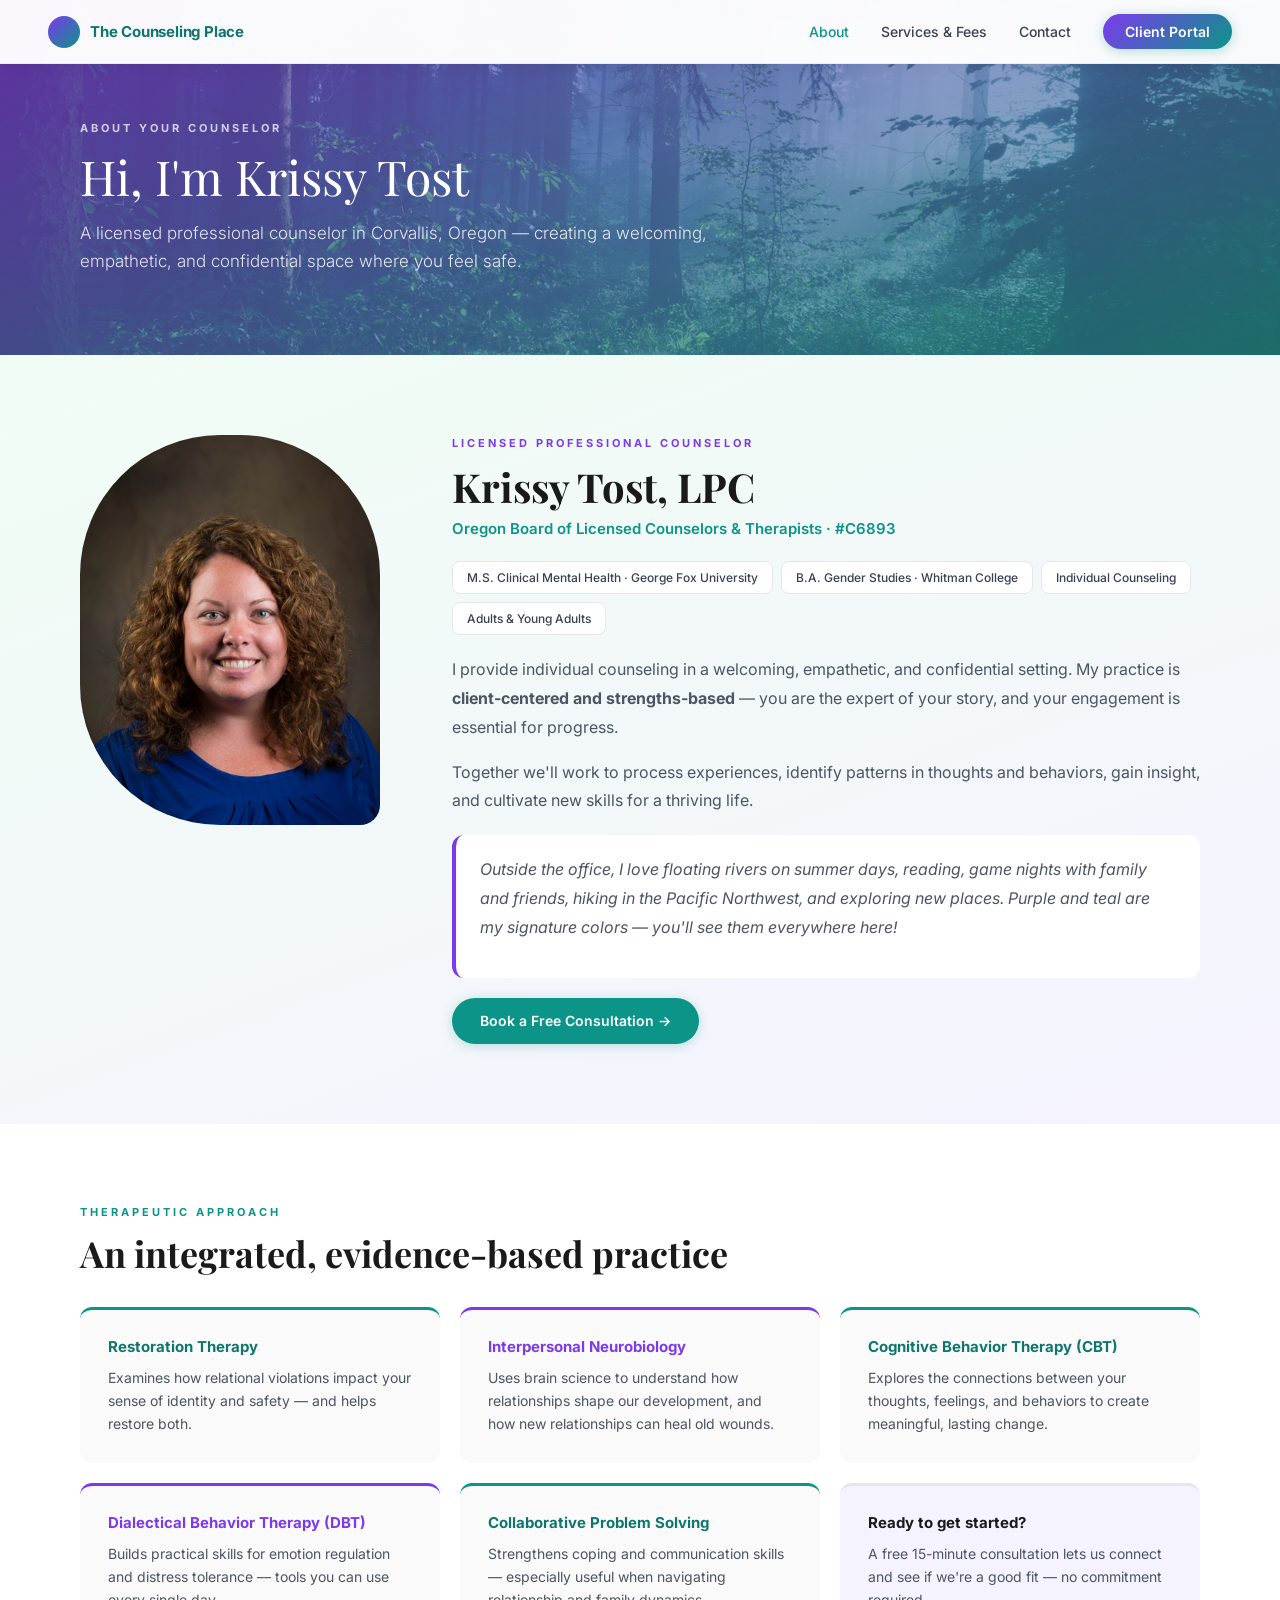
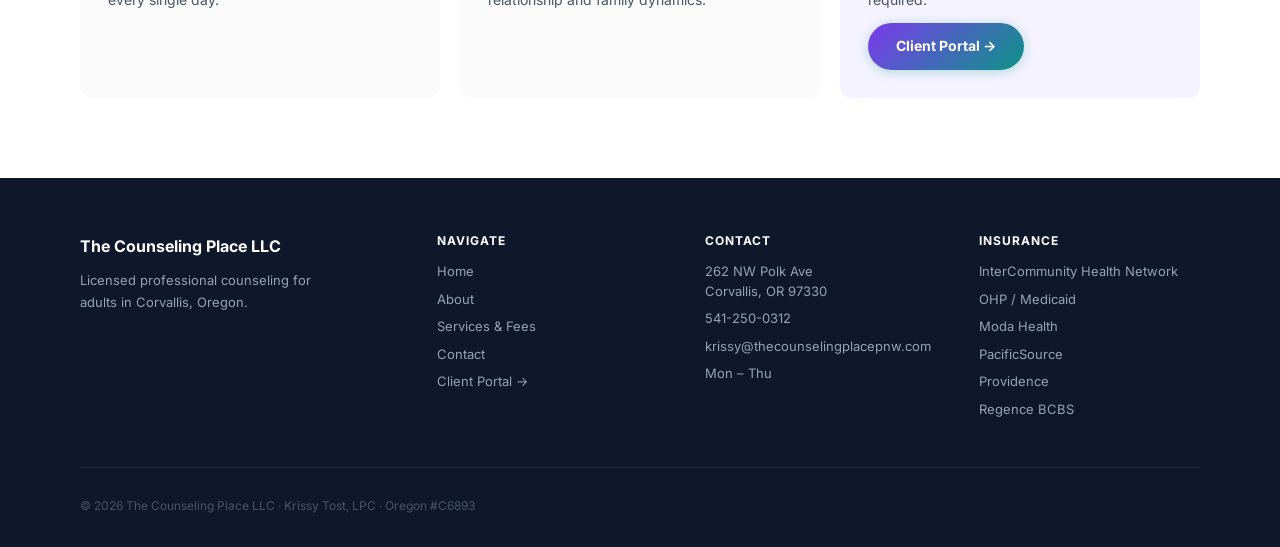
==== commit ab56178c: "fix: update office address to 262 NW Polk Ave, Corvallis OR 97330" ====
--- a/about.html
+++ b/about.html
@@ -117,7 +117,7 @@
     </div>
     <div class="footer-col">
       <h4>Contact</h4>
-      <p>1461 SW A Ave<br>Corvallis, OR 97333</p>
+      <p>262 NW Polk Ave<br>Corvallis, OR 97330</p>
       <a href="tel:5412500312">541-250-0312</a>
       <a href="mailto:krissy@thecounselingplacepnw.com">krissy@thecounselingplacepnw.com</a>
       <p>Mon – Thu</p>
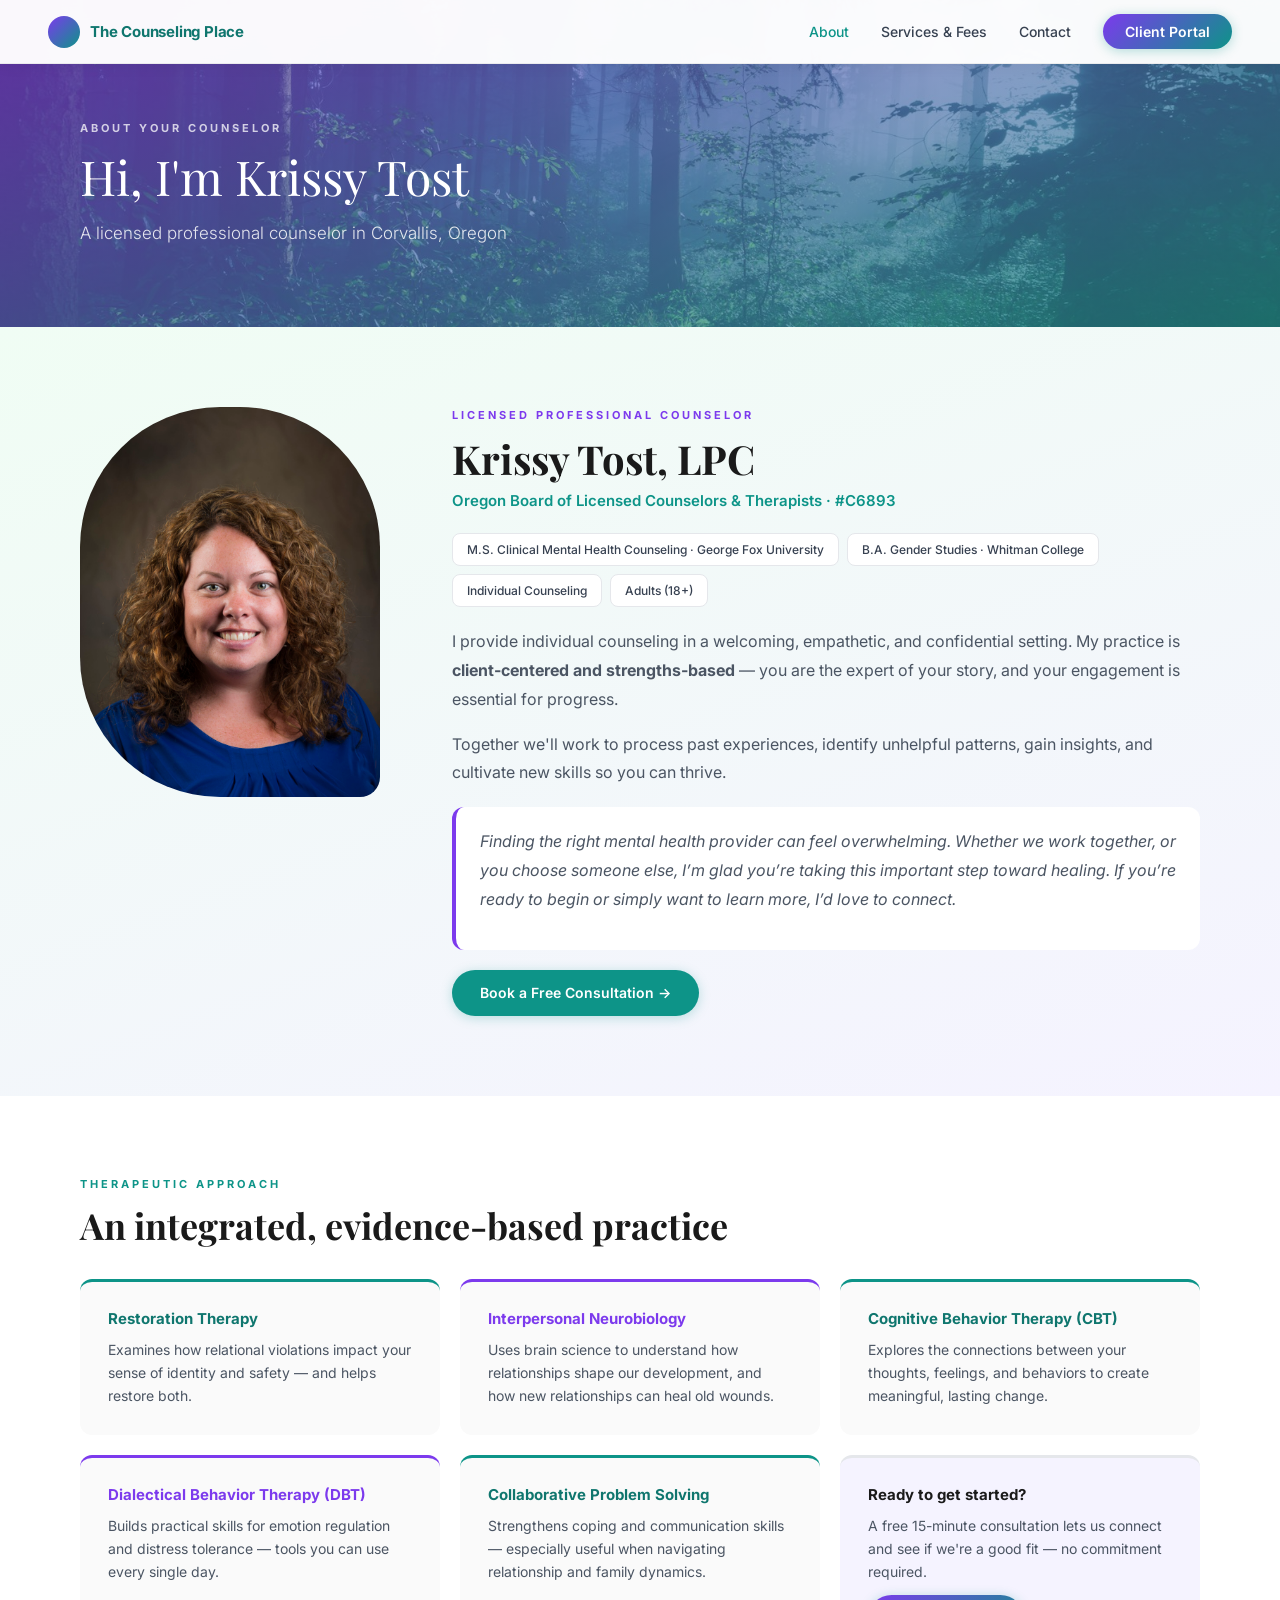
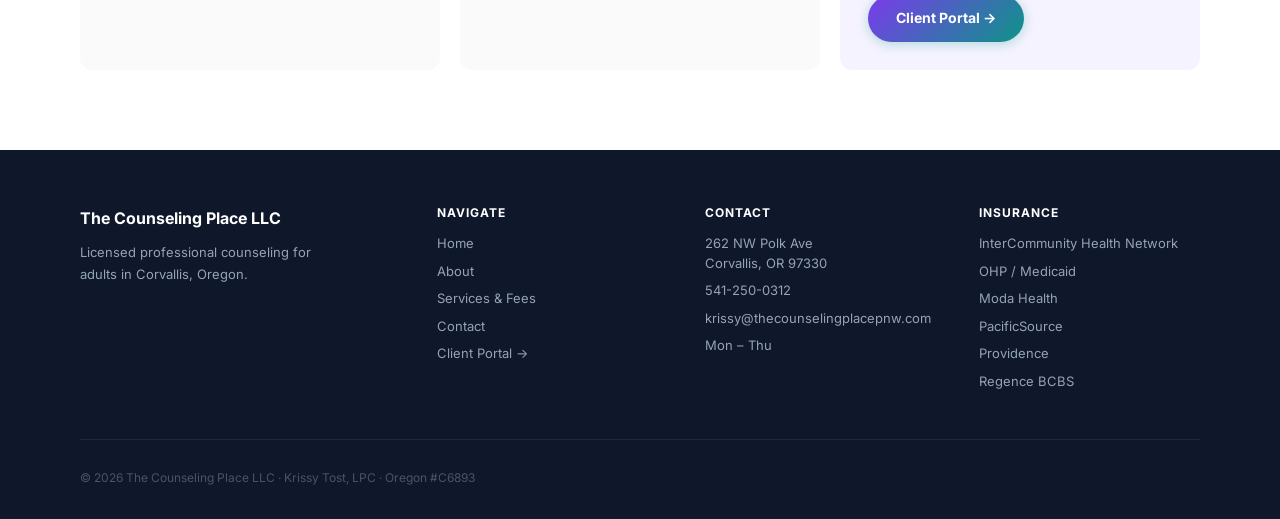
==== commit f331f2b7: "Update about.html About Krissy" ====
--- a/about.html
+++ b/about.html
@@ -29,7 +29,10 @@
   </ul>
 </nav>
 
-<div class="status-banner" id="status-banner" hidden></div>
+<div id="banners">
+  <div class="status-banner" id="status-banner" hidden></div>
+  <div class="notice-banner" id="notice-banner" hidden></div>
+</div>
 
 <!-- PAGE BANNER -->
 <div class="page-banner">
@@ -38,7 +41,7 @@
   <div class="page-banner-content">
     <div class="eyebrow">About Your Counselor</div>
     <h1>Hi, I'm Krissy Tost</h1>
-    <p class="banner-sub">A licensed professional counselor in Corvallis, Oregon — creating a welcoming, empathetic, and confidential space where you feel safe.</p>
+    <p class="banner-sub">A licensed professional counselor in Corvallis, Oregon</p>
   </div>
 </div>
 
@@ -53,15 +56,15 @@
     <h2>Krissy Tost, LPC</h2>
     <div class="bio-title">Oregon Board of Licensed Counselors &amp; Therapists &middot; #C6893</div>
     <div class="cred-chips">
-      <span class="cred-chip">M.S. Clinical Mental Health &middot; George Fox University</span>
+      <span class="cred-chip">M.S. Clinical Mental Health Counseling &middot; George Fox University</span>
       <span class="cred-chip">B.A. Gender Studies &middot; Whitman College</span>
       <span class="cred-chip">Individual Counseling</span>
-      <span class="cred-chip">Adults &amp; Young Adults</span>
+      <span class="cred-chip">Adults (18+)</span>
     </div>
     <p>I provide individual counseling in a welcoming, empathetic, and confidential setting. My practice is <strong>client-centered and strengths-based</strong> — you are the expert of your story, and your engagement is essential for progress.</p>
-    <p>Together we'll work to process experiences, identify patterns in thoughts and behaviors, gain insight, and cultivate new skills for a thriving life.</p>
+    <p>Together we'll work to process past experiences, identify unhelpful patterns, gain insights, and cultivate new skills so you can thrive.</p>
     <div class="about-hobbies">
-      <p>Outside the office, I love floating rivers on summer days, reading, game nights with family and friends, hiking in the Pacific Northwest, and exploring new places. Purple and teal are my signature colors — you'll see them everywhere here!</p>
+      <p>Finding the right mental health provider can feel overwhelming. Whether we work together, or you choose someone else, I’m glad you’re taking this important step toward healing. If you’re ready to begin or simply want to learn more, I’d love to connect.</p>
     </div>
     <a href="https://thecounselingplacepnw.clientsecure.me" class="btn-teal free-consult-cta" target="_blank" rel="noopener">Book a Free Consultation &rarr;</a>
   </div>
--- a/assets/css/style.css
+++ b/assets/css/style.css
@@ -24,13 +24,17 @@
   --radius-lg:    16px;
 }
 
-/* ── STATUS BANNER ── */
-.status-banner {
+/* ── BANNERS CONTAINER ── */
+#banners {
   position: fixed;
   top: 64px;
   left: 0;
   right: 0;
   z-index: 99;
+}
+
+/* ── STATUS BANNER (amber — not accepting new patients) ── */
+.status-banner {
   background: #fef3c7;
   border-bottom: 1px solid #f59e0b;
   padding: 10px 24px;
@@ -44,6 +48,18 @@
   color: #92400e;
   font-weight: 600;
   text-decoration: underline;
+}
+
+/* ── NOTICE BANNER (amber — vacation / office closure) ── */
+.notice-banner {
+  background: #fef3c7;
+  border-bottom: 1px solid #f59e0b;
+  padding: 10px 24px;
+  text-align: center;
+  font-family: 'Inter', sans-serif;
+  font-size: 14px;
+  color: #92400e;
+  line-height: 1.5;
 }
 
 /* ── RESET ── */
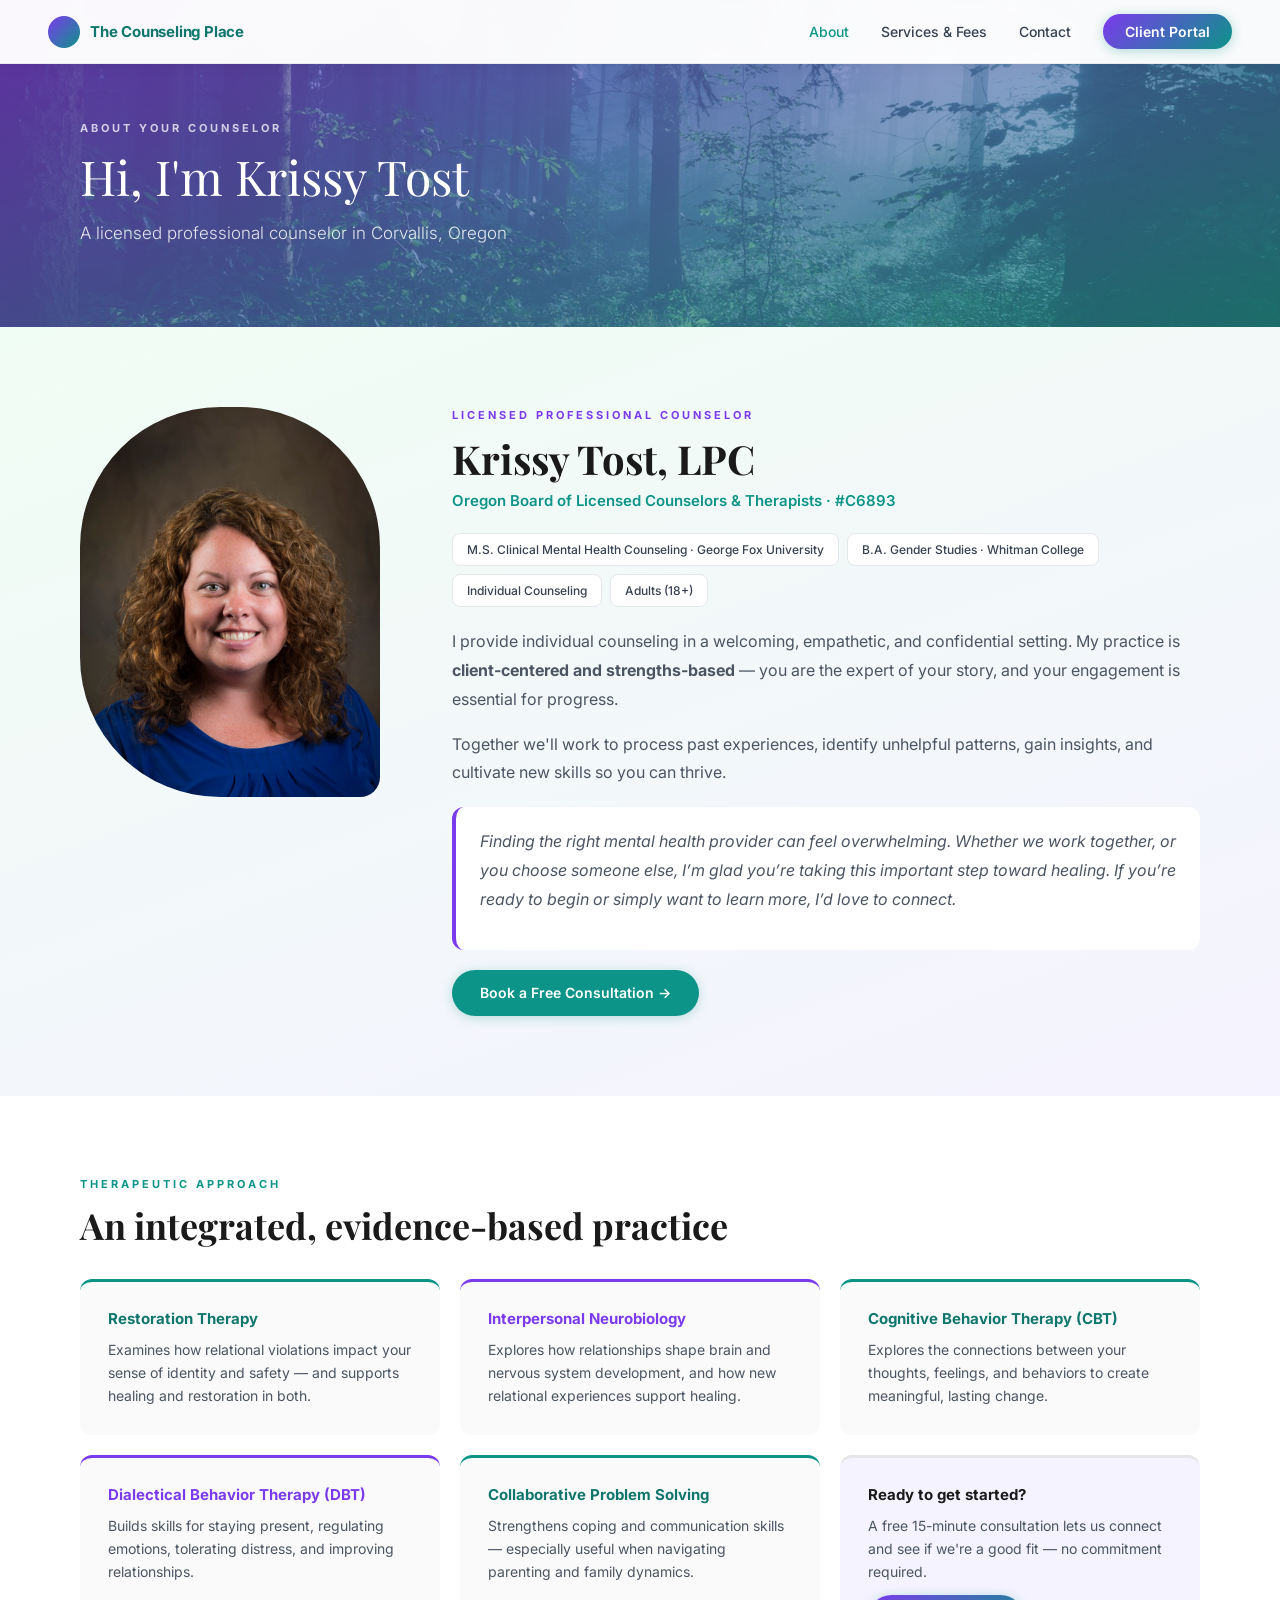
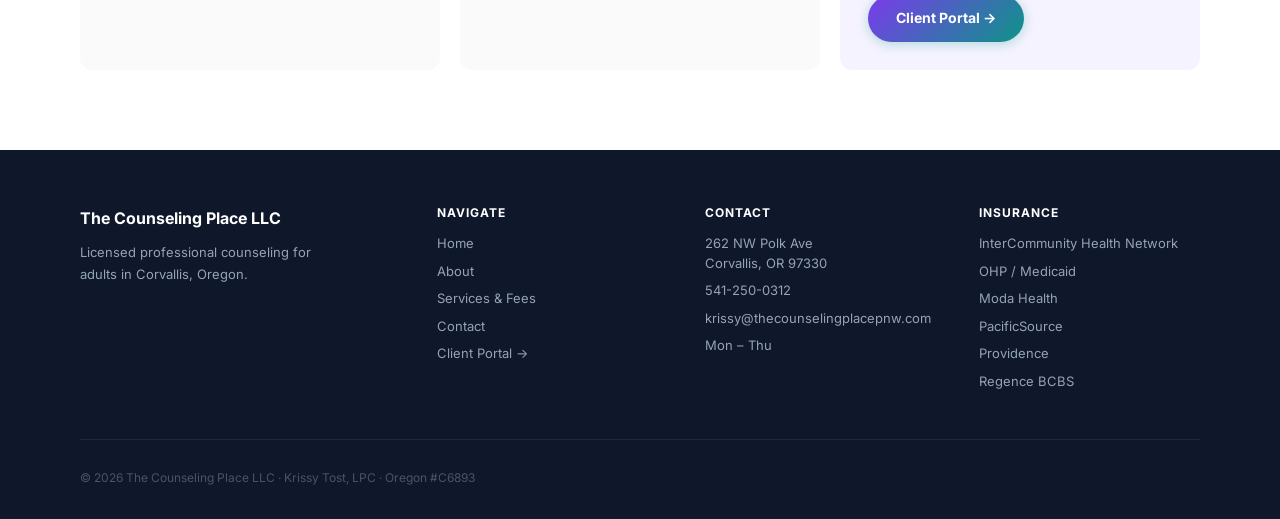
==== commit 427af424: "Update about.html Therapeutic approach descriptions" ====
--- a/about.html
+++ b/about.html
@@ -77,11 +77,11 @@
   <div class="approach-grid">
     <div class="approach-card teal">
       <h3>Restoration Therapy</h3>
-      <p>Examines how relational violations impact your sense of identity and safety — and helps restore both.</p>
+      <p>Examines how relational violations impact your sense of identity and safety — and supports healing and restoration in both.</p>
     </div>
     <div class="approach-card purple">
       <h3>Interpersonal Neurobiology</h3>
-      <p>Uses brain science to understand how relationships shape our development, and how new relationships can heal old wounds.</p>
+      <p>Explores how relationships shape brain and nervous system development, and how new relational experiences support healing.</p>
     </div>
     <div class="approach-card teal">
       <h3>Cognitive Behavior Therapy (CBT)</h3>
@@ -89,11 +89,11 @@
     </div>
     <div class="approach-card purple">
       <h3>Dialectical Behavior Therapy (DBT)</h3>
-      <p>Builds practical skills for emotion regulation and distress tolerance — tools you can use every single day.</p>
+      <p>Builds skills for staying present, regulating emotions, tolerating distress, and improving relationships.</p>
     </div>
     <div class="approach-card teal">
       <h3>Collaborative Problem Solving</h3>
-      <p>Strengthens coping and communication skills — especially useful when navigating relationship and family dynamics.</p>
+      <p>Strengthens coping and communication skills — especially useful when navigating parenting and family dynamics.</p>
     </div>
     <div class="approach-card cta-card">
       <h3>Ready to get started?</h3>
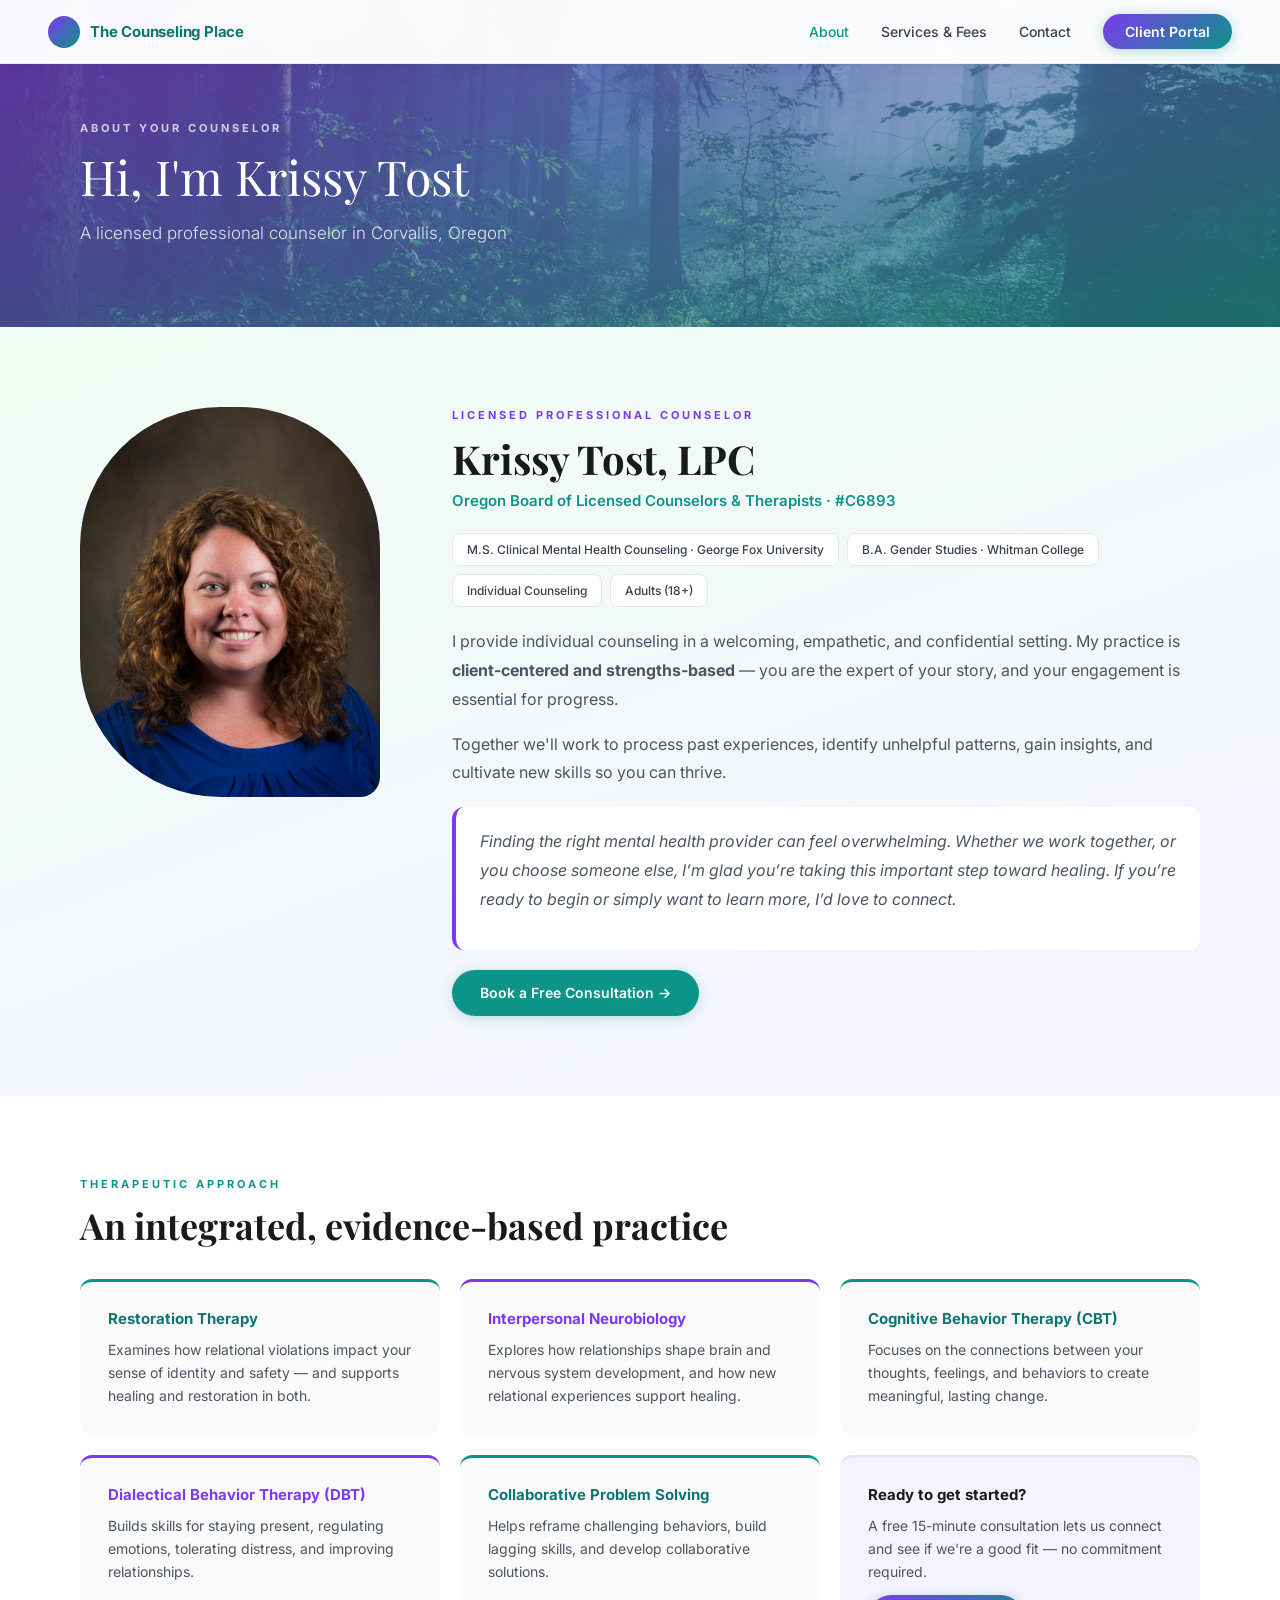
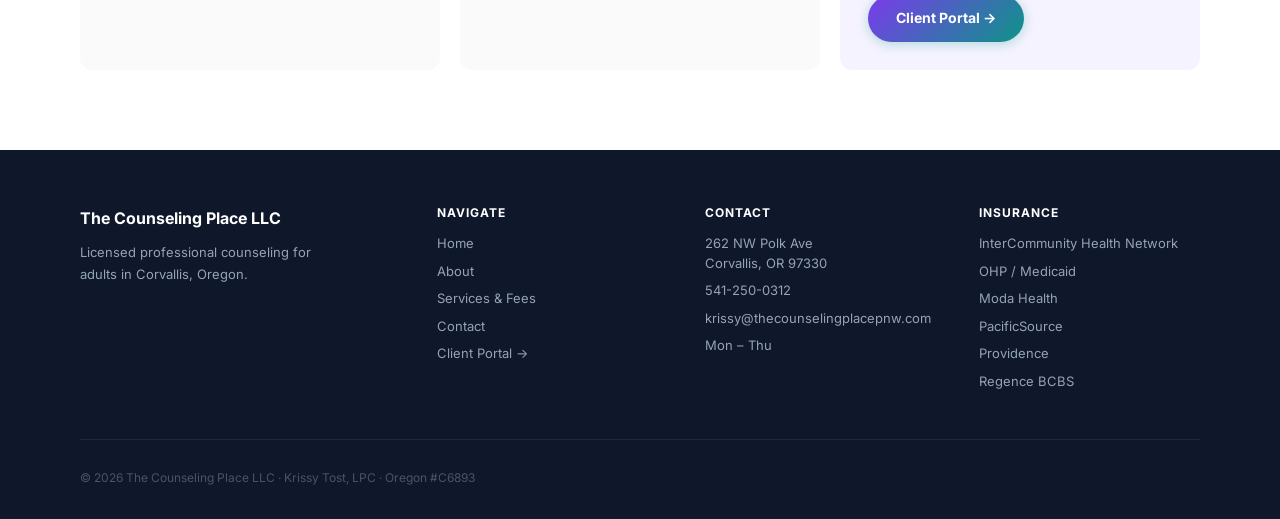
==== commit 6c574f33: "Update about.html CBT & CPS" ====
--- a/about.html
+++ b/about.html
@@ -85,7 +85,7 @@
     </div>
     <div class="approach-card teal">
       <h3>Cognitive Behavior Therapy (CBT)</h3>
-      <p>Explores the connections between your thoughts, feelings, and behaviors to create meaningful, lasting change.</p>
+      <p>Focuses on the connections between your thoughts, feelings, and behaviors to create meaningful, lasting change.</p>
     </div>
     <div class="approach-card purple">
       <h3>Dialectical Behavior Therapy (DBT)</h3>
@@ -93,7 +93,7 @@
     </div>
     <div class="approach-card teal">
       <h3>Collaborative Problem Solving</h3>
-      <p>Strengthens coping and communication skills — especially useful when navigating parenting and family dynamics.</p>
+      <p>Helps reframe challenging behaviors, build lagging skills, and develop collaborative solutions.</p>
     </div>
     <div class="approach-card cta-card">
       <h3>Ready to get started?</h3>
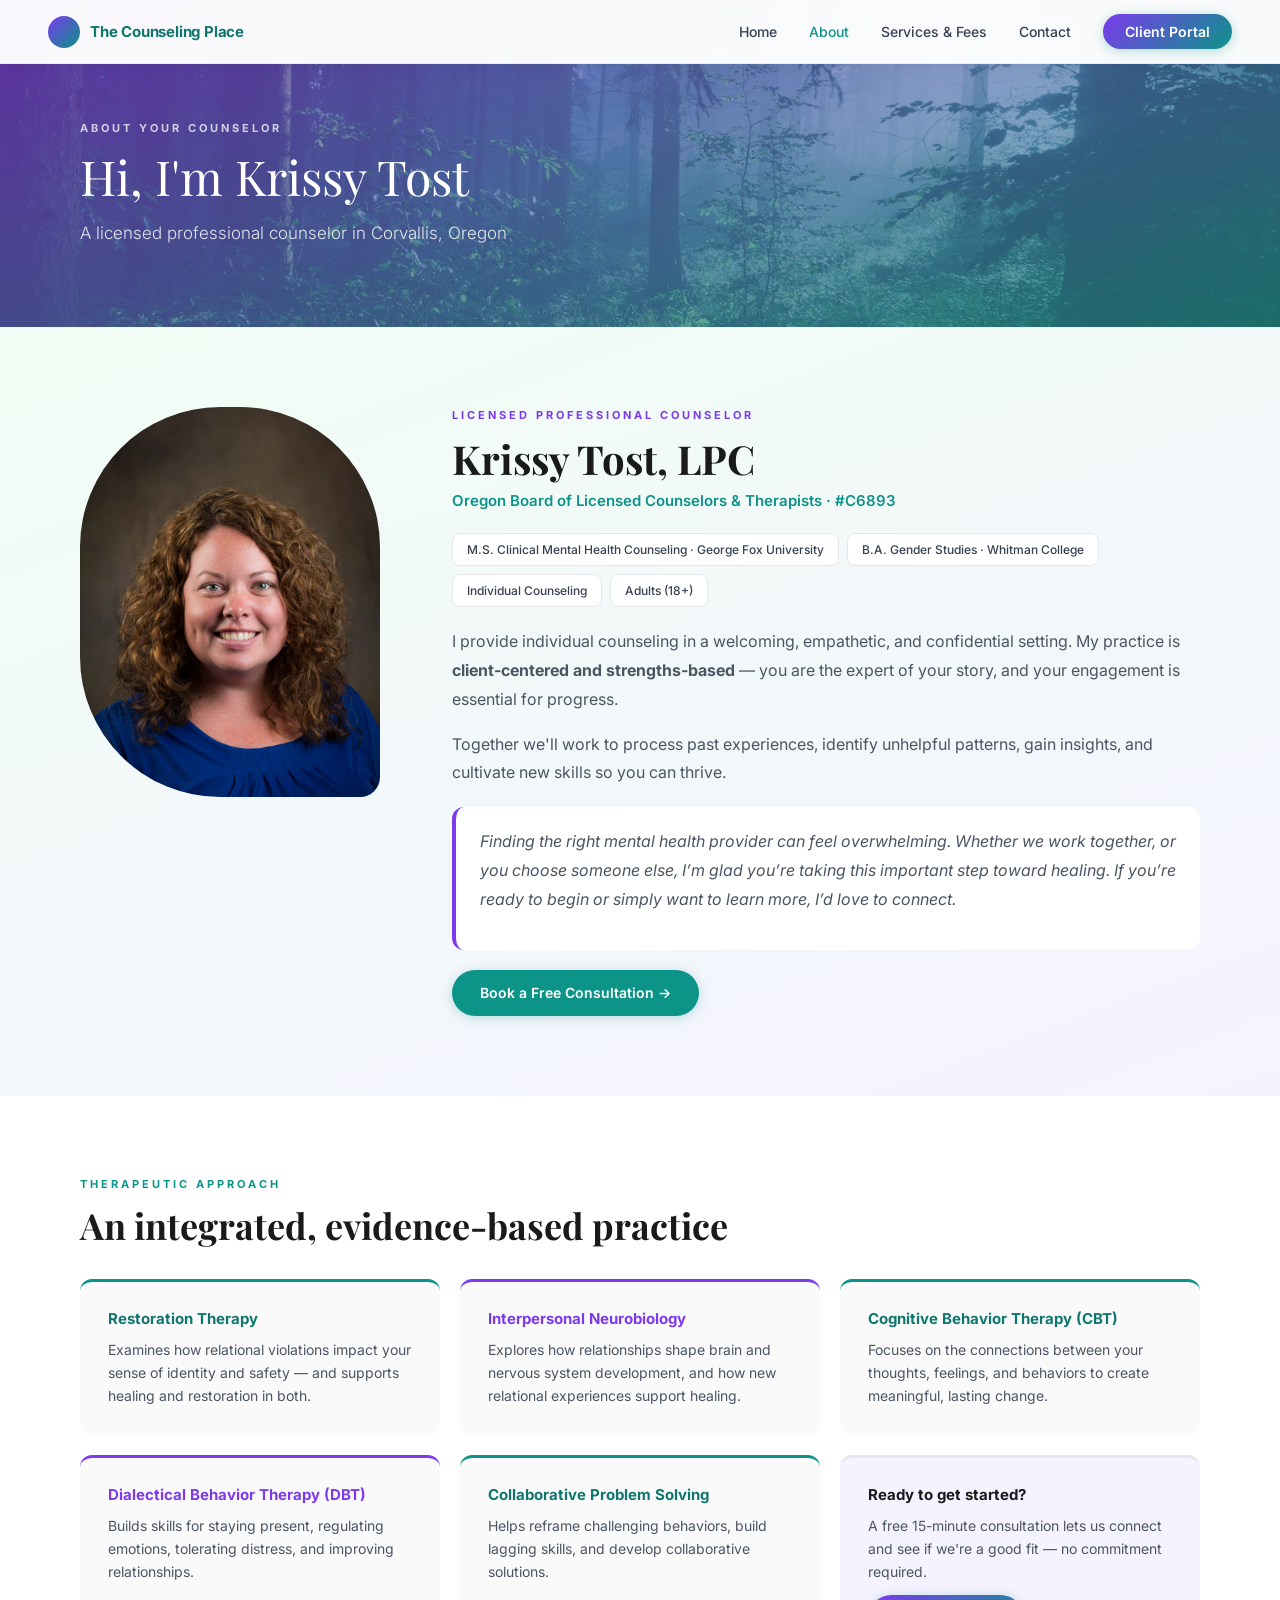
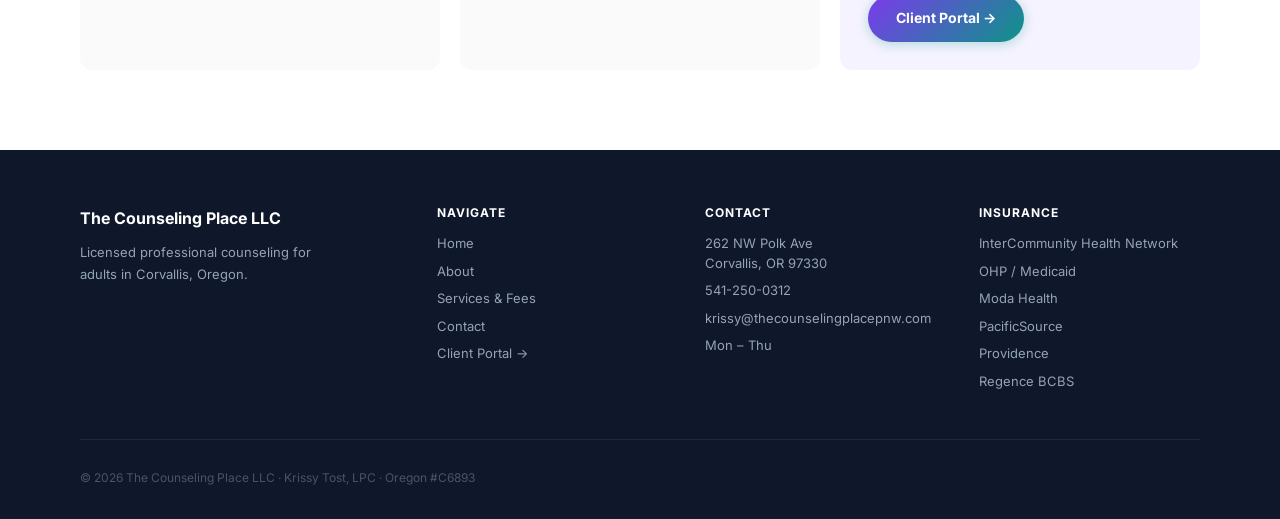
==== commit 2e419a4a: "feat: add Home link to nav on all pages" ====
--- a/about.html
+++ b/about.html
@@ -22,6 +22,7 @@
     <span></span><span></span><span></span>
   </button>
   <ul class="nav-links">
+    <li><a href="index.html">Home</a></li>
     <li><a href="about.html">About</a></li>
     <li><a href="services.html">Services &amp; Fees</a></li>
     <li><a href="contact.html">Contact</a></li>
